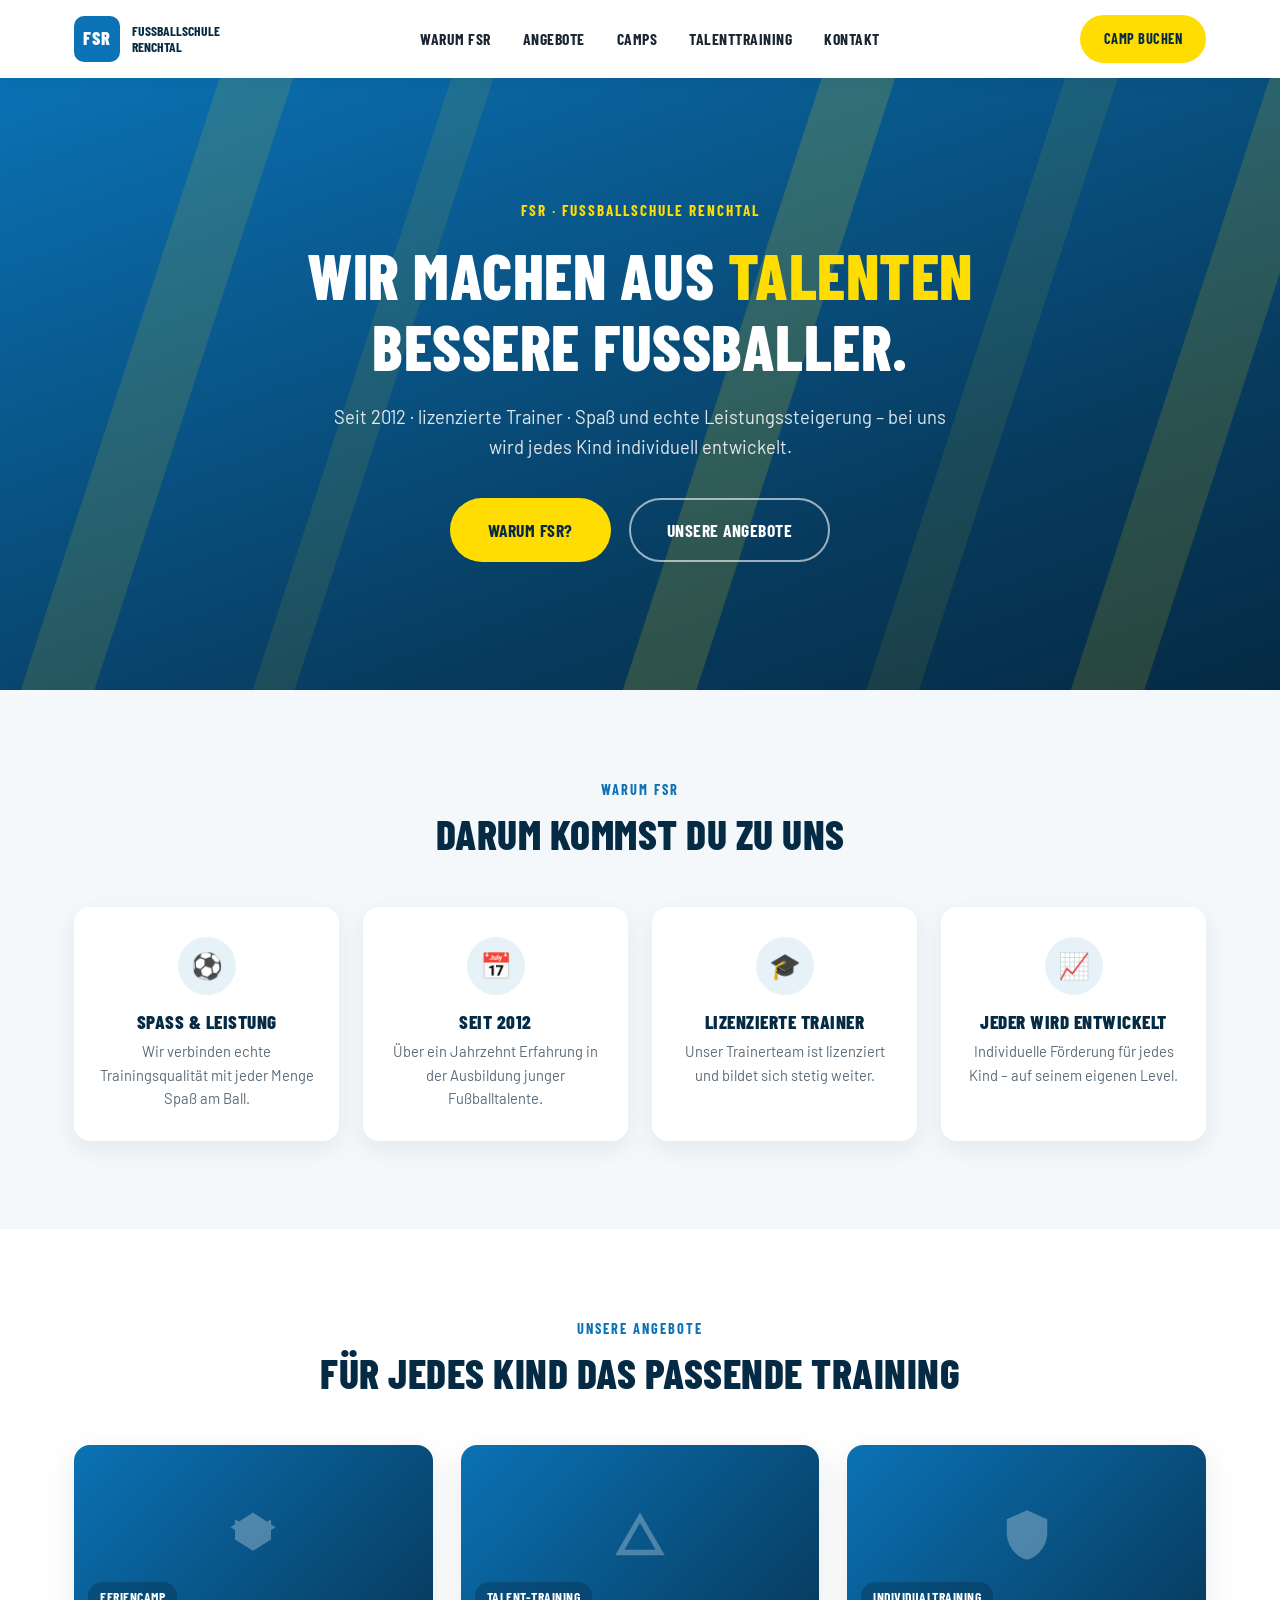
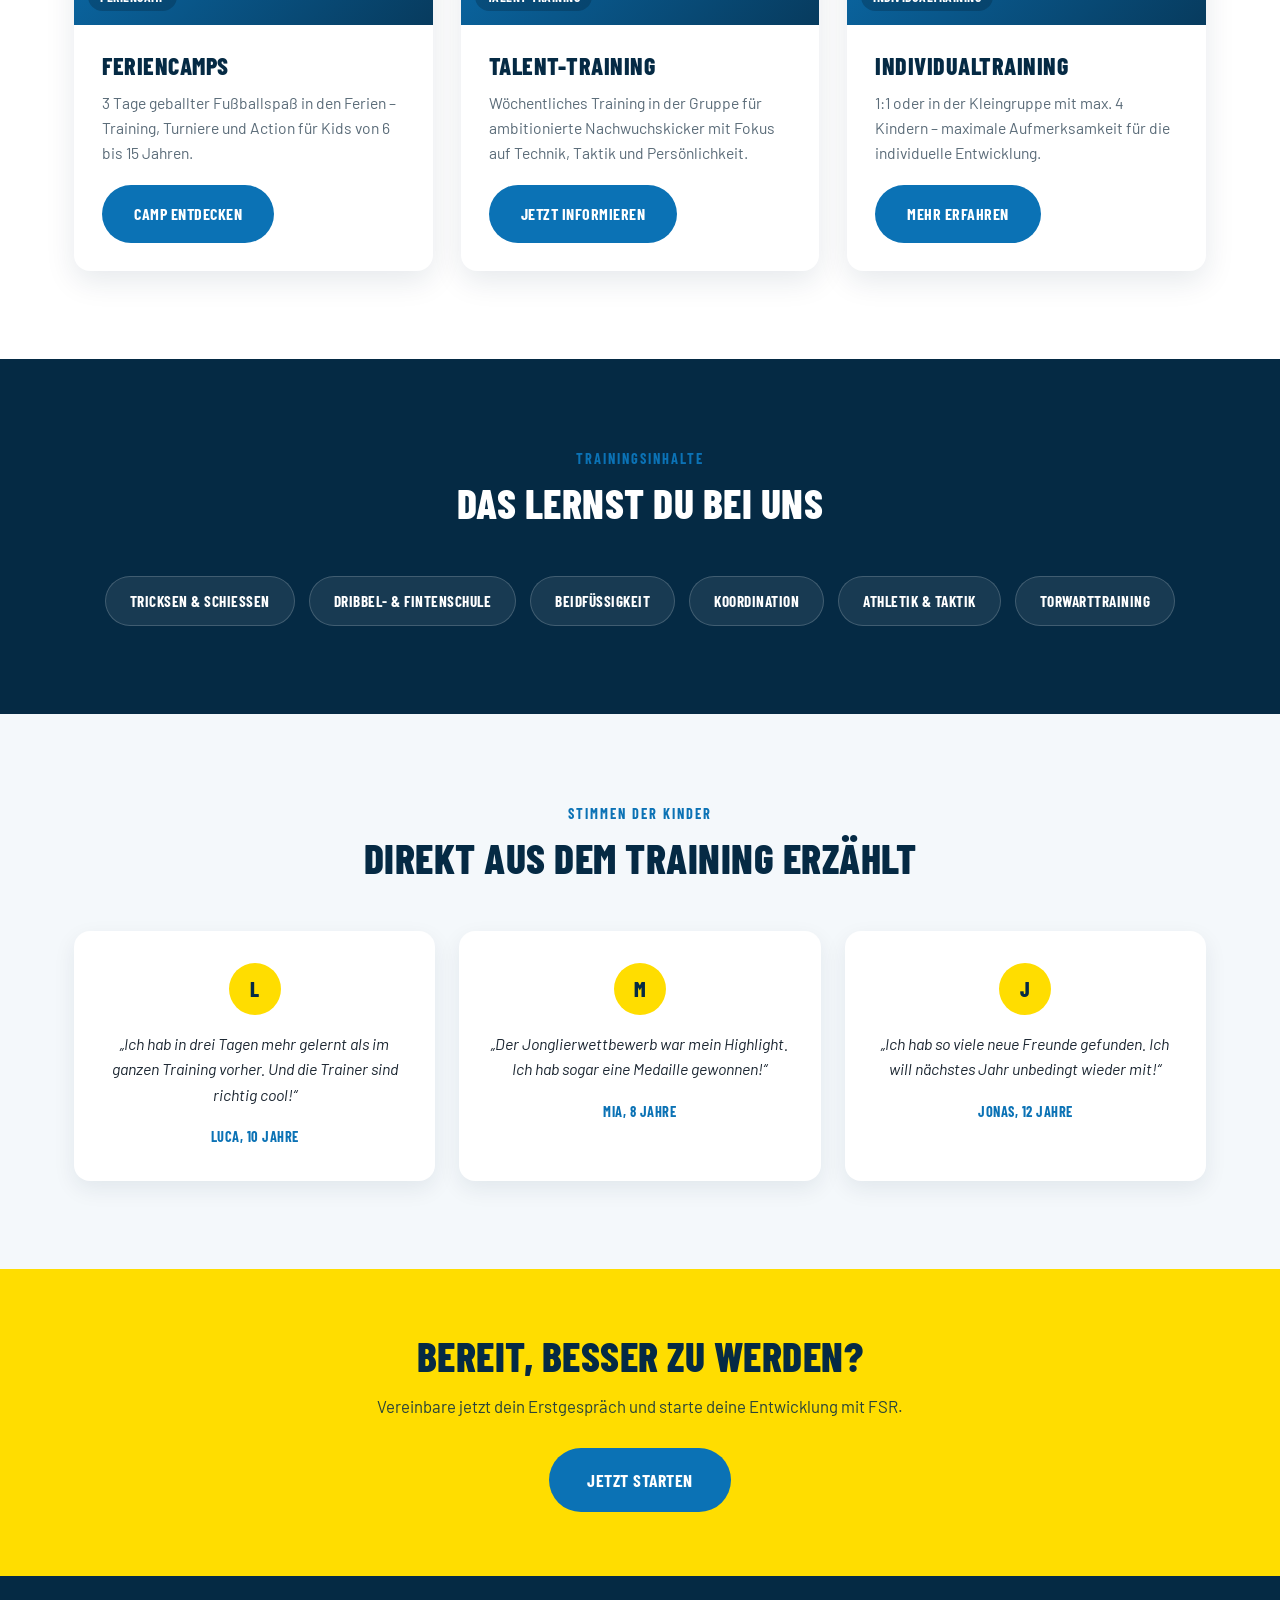
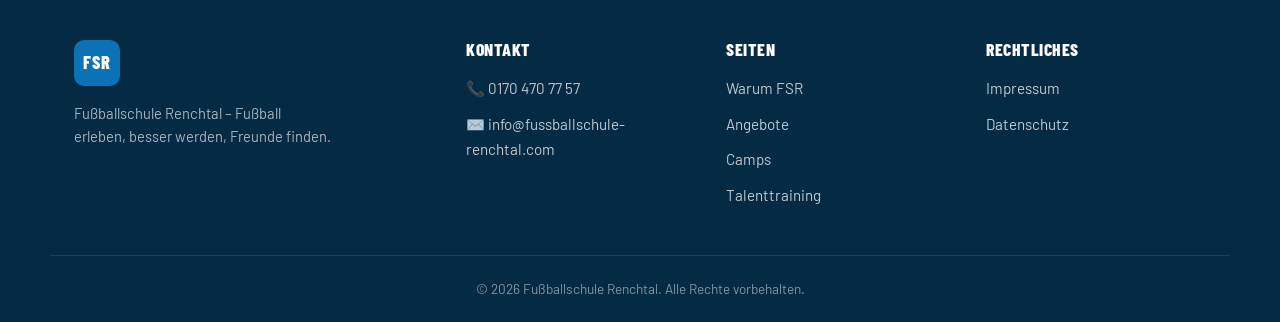
==== index.html @ c7c1d7e6 "Restructure page around FSR brand instead of camps New hero copy, "Warum FSR" section with 4 trust c" ====
<!DOCTYPE html>
<html lang="de">
<head>
<meta charset="UTF-8">
<meta name="viewport" content="width=device-width, initial-scale=1.0">
<title>Fußballschule Renchtal | Wir machen aus Talenten bessere Fußballer</title>
<meta name="description" content="FSR – Fußballschule Renchtal: Feriencamps, Talent-Training und Individualtraining mit lizenzierten Trainern. Seit 2012 entwickeln wir jedes Kind individuell.">
<link rel="preconnect" href="https://fonts.googleapis.com">
<link rel="preconnect" href="https://fonts.gstatic.com" crossorigin>
<link href="https://fonts.googleapis.com/css2?family=Barlow+Condensed:wght@700;800&family=Barlow:wght@400;500;600;700&display=swap" rel="stylesheet">
<link rel="stylesheet" href="css/styles.css">
</head>
<body>

<!-- ================= HEADER ================= -->
<header class="site-header" id="site-header">
  <div class="container header-inner">
    <a href="#top" class="logo" aria-label="FSR Fußballschule Renchtal - Startseite">
      <span class="logo-badge">FSR</span>
      <span class="logo-text">Fußballschule<br>Renchtal</span>
    </a>

    <nav class="main-nav" id="main-nav">
      <ul>
        <li><a href="#warum-fsr">Warum FSR</a></li>
        <li><a href="#angebote">Angebote</a></li>
        <li><a href="#camps">Camps</a></li>
        <li><a href="#talenttraining">Talenttraining</a></li>
        <li><a href="#kontakt">Kontakt</a></li>
      </ul>
    </nav>

    <div class="header-actions">
      <a href="#buchen" class="btn btn-yellow btn-small">Camp buchen</a>
      <button class="burger" id="burger" aria-label="Menü öffnen" aria-expanded="false" aria-controls="mobile-nav">
        <span></span><span></span><span></span>
      </button>
    </div>
  </div>

  <!-- Mobile nav -->
  <nav class="mobile-nav" id="mobile-nav">
    <ul>
      <li><a href="#warum-fsr">Warum FSR</a></li>
      <li><a href="#angebote">Angebote</a></li>
      <li><a href="#camps">Camps</a></li>
      <li><a href="#talenttraining">Talenttraining</a></li>
      <li><a href="#kontakt">Kontakt</a></li>
      <li><a href="#buchen" class="btn btn-yellow">Camp buchen</a></li>
    </ul>
  </nav>
</header>

<main id="top">

  <!-- ================= HERO ================= -->
  <section class="hero">
    <div class="hero-stripes" aria-hidden="true">
      <span></span><span></span><span></span><span></span><span></span>
    </div>
    <div class="container hero-inner">
      <p class="eyebrow reveal">FSR · Fußballschule Renchtal</p>
      <h1 class="hero-title reveal">Wir machen aus <span class="text-yellow">Talenten</span> bessere Fußballer.</h1>
      <p class="hero-subtitle reveal">Seit 2012 · lizenzierte Trainer · Spaß und echte Leistungssteigerung –
        bei uns wird jedes Kind individuell entwickelt.</p>
      <div class="hero-buttons reveal">
        <a href="#warum-fsr" class="btn btn-yellow btn-large">Warum FSR?</a>
        <a href="#angebote" class="btn btn-outline btn-large">Unsere Angebote</a>
      </div>
    </div>
  </section>

  <!-- ================= WARUM FSR ================= -->
  <section class="warum-fsr" id="warum-fsr">
    <div class="container">
      <p class="section-eyebrow reveal">Warum FSR</p>
      <h2 class="section-title reveal">Darum kommst du zu uns</h2>

      <div class="warum-grid">
        <div class="warum-card reveal">
          <div class="warum-icon">⚽</div>
          <h3>Spaß &amp; Leistung</h3>
          <p>Wir verbinden echte Trainingsqualität mit jeder Menge Spaß am Ball.</p>
        </div>
        <div class="warum-card reveal">
          <div class="warum-icon">📅</div>
          <h3>Seit 2012</h3>
          <p>Über ein Jahrzehnt Erfahrung in der Ausbildung junger Fußballtalente.</p>
        </div>
        <div class="warum-card reveal">
          <div class="warum-icon">🎓</div>
          <h3>Lizenzierte Trainer</h3>
          <p>Unser Trainerteam ist lizenziert und bildet sich stetig weiter.</p>
        </div>
        <div class="warum-card reveal">
          <div class="warum-icon">📈</div>
          <h3>Jeder wird entwickelt</h3>
          <p>Individuelle Förderung für jedes Kind – auf seinem eigenen Level.</p>
        </div>
      </div>
    </div>
  </section>

  <!-- ================= ANGEBOTE ================= -->
  <section class="angebote" id="angebote">
    <div class="container">
      <p class="section-eyebrow reveal">Unsere Angebote</p>
      <h2 class="section-title reveal">Für jedes Kind das passende Training</h2>

      <div class="card-grid">
        <article class="card reveal" id="camps">
          <div class="card-photo" data-label="Feriencamp">
            <svg viewBox="0 0 24 24"><path d="M12 2 2 8.5 12 15l10-6.5L12 2Zm0 8-8-5v9l8 5 8-5v-9l-8 5Z"/></svg>
          </div>
          <div class="card-body">
            <h3>Feriencamps</h3>
            <p>3 Tage geballter Fußballspaß in den Ferien – Training, Turniere und Action für Kids von 6 bis 15 Jahren.</p>
            <a href="#buchen" class="btn btn-blue">Camp entdecken</a>
          </div>
        </article>

        <article class="card reveal" id="talenttraining">
          <div class="card-photo" data-label="Talent-Training">
            <svg viewBox="0 0 24 24"><path d="M12 2 1 21h22L12 2Zm0 4.5 6.9 12H5.1L12 6.5Z"/></svg>
          </div>
          <div class="card-body">
            <h3>Talent-Training</h3>
            <p>Wöchentliches Training in der Gruppe für ambitionierte Nachwuchskicker mit Fokus auf Technik, Taktik und Persönlichkeit.</p>
            <a href="#kontakt" class="btn btn-blue">Jetzt informieren</a>
          </div>
        </article>

        <article class="card reveal">
          <div class="card-photo" data-label="Individualtraining">
            <svg viewBox="0 0 24 24"><path d="M12 1 3 5v6c0 5.55 3.84 10.74 9 12 5.16-1.26 9-6.45 9-12V5l-9-4Z"/></svg>
          </div>
          <div class="card-body">
            <h3>Individualtraining</h3>
            <p>1:1 oder in der Kleingruppe mit max. 4 Kindern – maximale Aufmerksamkeit für die individuelle Entwicklung.</p>
            <a href="#kontakt" class="btn btn-blue">Mehr erfahren</a>
          </div>
        </article>
      </div>
    </div>
  </section>

  <!-- ================= DAS LERNST DU ================= -->
  <section class="lernst-du">
    <div class="container">
      <p class="section-eyebrow reveal">Trainingsinhalte</p>
      <h2 class="section-title light reveal">Das lernst du bei uns</h2>
      <div class="chip-list">
        <span class="chip reveal">Tricksen &amp; Schießen</span>
        <span class="chip reveal">Dribbel- &amp; Fintenschule</span>
        <span class="chip reveal">Beidfüßigkeit</span>
        <span class="chip reveal">Koordination</span>
        <span class="chip reveal">Athletik &amp; Taktik</span>
        <span class="chip reveal">Torwarttraining</span>
      </div>
    </div>
  </section>

  <!-- ================= TESTIMONIALS ================= -->
  <section class="testimonials">
    <div class="container">
      <p class="section-eyebrow reveal">Stimmen der Kinder</p>
      <h2 class="section-title reveal">Direkt aus dem Training erzählt</h2>

      <div class="testimonial-grid">
        <blockquote class="testimonial reveal">
          <span class="avatar">L</span>
          <p>„Ich hab in drei Tagen mehr gelernt als im ganzen Training vorher. Und die Trainer sind richtig cool!“</p>
          <cite>Luca, 10 Jahre</cite>
        </blockquote>
        <blockquote class="testimonial reveal">
          <span class="avatar">M</span>
          <p>„Der Jonglierwettbewerb war mein Highlight. Ich hab sogar eine Medaille gewonnen!“</p>
          <cite>Mia, 8 Jahre</cite>
        </blockquote>
        <blockquote class="testimonial reveal">
          <span class="avatar">J</span>
          <p>„Ich hab so viele neue Freunde gefunden. Ich will nächstes Jahr unbedingt wieder mit!“</p>
          <cite>Jonas, 12 Jahre</cite>
        </blockquote>
      </div>
    </div>
  </section>

  <!-- ================= CTA BAND ================= -->
  <section class="cta-band" id="buchen">
    <div class="container cta-inner reveal">
      <h2>Bereit, besser zu werden?</h2>
      <p>Vereinbare jetzt dein Erstgespräch und starte deine Entwicklung mit FSR.</p>
      <a href="#kontakt" class="btn btn-blue btn-large">Jetzt starten</a>
    </div>
  </section>

</main>

<!-- ================= FOOTER ================= -->
<footer class="site-footer" id="kontakt">
  <div class="container footer-grid">
    <div class="footer-brand">
      <span class="logo-badge">FSR</span>
      <p>Fußballschule Renchtal – Fußball erleben, besser werden, Freunde finden.</p>
    </div>

    <div class="footer-col">
      <h3>Kontakt</h3>
      <ul>
        <li><a href="tel:+491704707757">📞 0170&nbsp;470&nbsp;77&nbsp;57</a></li>
        <li><a href="mailto:info@fussballschule-renchtal.com">✉️ info@fussballschule-renchtal.com</a></li>
      </ul>
    </div>

    <div class="footer-col">
      <h3>Seiten</h3>
      <ul>
        <li><a href="#warum-fsr">Warum FSR</a></li>
        <li><a href="#angebote">Angebote</a></li>
        <li><a href="#camps">Camps</a></li>
        <li><a href="#talenttraining">Talenttraining</a></li>
      </ul>
    </div>

    <div class="footer-col">
      <h3>Rechtliches</h3>
      <ul>
        <li><a href="#">Impressum</a></li>
        <li><a href="#">Datenschutz</a></li>
      </ul>
    </div>
  </div>
  <div class="footer-bottom">
    <p>&copy; 2026 Fußballschule Renchtal. Alle Rechte vorbehalten.</p>
  </div>
</footer>

<script src="js/main.js"></script>
</body>
</html>
---- css/styles.css ----
/* ============ VARIABLES ============ */
:root {
  --blue: #0B72B5;
  --blue-dark: #073B5E;
  --blue-darker: #052A44;
  --yellow: #FFDD00;
  --white: #FFFFFF;
  --text: #1A2530;
  --text-gray: #5A6B78;
  --radius: 16px;
  --radius-sm: 10px;
  --container-width: 1180px;
  --font-heading: "Barlow Condensed", sans-serif;
  --font-body: "Barlow", sans-serif;
}

/* ============ RESET ============ */
* { box-sizing: border-box; margin: 0; padding: 0; }

html { scroll-behavior: smooth; }

body {
  font-family: var(--font-body);
  color: var(--text);
  background: var(--white);
  line-height: 1.6;
  overflow-x: hidden;
}

img, svg { display: block; max-width: 100%; }

a { text-decoration: none; color: inherit; }

ul { list-style: none; }

h1, h2, h3, h4 {
  font-family: var(--font-heading);
  font-weight: 800;
  text-transform: uppercase;
  letter-spacing: 0.5px;
  line-height: 1.1;
}

.container {
  width: 100%;
  max-width: var(--container-width);
  margin: 0 auto;
  padding: 0 24px;
}

section { padding: 88px 0; }

.text-yellow { color: var(--yellow); }

/* ============ BUTTONS ============ */
.btn {
  display: inline-flex;
  align-items: center;
  justify-content: center;
  gap: 8px;
  font-family: var(--font-heading);
  font-weight: 700;
  text-transform: uppercase;
  letter-spacing: 0.5px;
  border-radius: 999px;
  padding: 14px 30px;
  border: 2px solid transparent;
  cursor: pointer;
  transition: transform 0.2s ease, box-shadow 0.2s ease, background 0.2s ease, color 0.2s ease;
  font-size: 1rem;
  white-space: nowrap;
}

.btn:hover { transform: translateY(-2px); }

.btn-yellow {
  background: var(--yellow);
  color: var(--blue-darker);
}
.btn-yellow:hover { box-shadow: 0 8px 20px rgba(255, 221, 0, 0.4); }

.btn-blue {
  background: var(--blue);
  color: var(--white);
}
.btn-blue:hover { box-shadow: 0 8px 20px rgba(11, 114, 181, 0.35); }

.btn-outline {
  background: transparent;
  color: var(--white);
  border-color: rgba(255, 255, 255, 0.6);
}
.btn-outline:hover { background: rgba(255, 255, 255, 0.12); }

.btn-large { padding: 16px 36px; font-size: 1.1rem; }
.btn-small { padding: 10px 22px; font-size: 0.9rem; }

/* ============ REVEAL ANIMATIONS ============ */
.reveal {
  opacity: 0;
  transform: translateY(28px);
  transition: opacity 0.7s ease, transform 0.7s ease;
}
.reveal.in-view {
  opacity: 1;
  transform: translateY(0);
}

/* ============ HEADER ============ */
.site-header {
  position: sticky;
  top: 0;
  z-index: 1000;
  background: var(--white);
  box-shadow: 0 2px 14px rgba(5, 42, 68, 0.08);
}

.header-inner {
  display: flex;
  align-items: center;
  justify-content: space-between;
  height: 78px;
}

.logo {
  display: flex;
  align-items: center;
  gap: 12px;
}

.logo-badge {
  display: flex;
  align-items: center;
  justify-content: center;
  width: 46px;
  height: 46px;
  border-radius: var(--radius-sm);
  background: var(--blue);
  color: var(--white);
  font-family: var(--font-heading);
  font-weight: 800;
  font-size: 1.15rem;
  letter-spacing: 1px;
}

.logo-text {
  font-family: var(--font-heading);
  font-weight: 700;
  text-transform: uppercase;
  font-size: 0.85rem;
  line-height: 1.15;
  color: var(--blue-darker);
}

.main-nav ul {
  display: flex;
  gap: 32px;
}

.main-nav a {
  font-family: var(--font-heading);
  font-weight: 700;
  text-transform: uppercase;
  letter-spacing: 0.5px;
  font-size: 0.98rem;
  color: var(--text);
  transition: color 0.2s ease;
  position: relative;
}

.main-nav a:hover { color: var(--blue); }

.header-actions {
  display: flex;
  align-items: center;
  gap: 18px;
}

/* Burger */
.burger {
  display: none;
  flex-direction: column;
  justify-content: space-between;
  width: 28px;
  height: 20px;
  background: transparent;
  border: none;
  cursor: pointer;
  padding: 0;
}
.burger span {
  display: block;
  height: 3px;
  width: 100%;
  background: var(--blue-darker);
  border-radius: 2px;
  transition: transform 0.25s ease, opacity 0.25s ease;
}
.burger.open span:nth-child(1) { transform: translateY(8.5px) rotate(45deg); }
.burger.open span:nth-child(2) { opacity: 0; }
.burger.open span:nth-child(3) { transform: translateY(-8.5px) rotate(-45deg); }

.mobile-nav {
  display: none;
  max-height: 0;
  overflow: hidden;
  background: var(--white);
  transition: max-height 0.3s ease;
  border-top: 1px solid rgba(5, 42, 68, 0.08);
}
.mobile-nav.open { max-height: 420px; }
.mobile-nav ul {
  display: flex;
  flex-direction: column;
  padding: 12px 24px 24px;
  gap: 4px;
}
.mobile-nav a {
  display: block;
  padding: 12px 4px;
  font-family: var(--font-heading);
  font-weight: 700;
  text-transform: uppercase;
  font-size: 1.05rem;
  color: var(--text);
}
.mobile-nav li:last-child { margin-top: 10px; }
.mobile-nav .btn { width: 100%; text-align: center; }

/* ============ HERO ============ */
.hero {
  position: relative;
  background: linear-gradient(160deg, var(--blue) 0%, var(--blue-dark) 70%, var(--blue-darker) 100%);
  overflow: hidden;
  padding: 120px 0 100px;
}

.hero-stripes {
  position: absolute;
  inset: 0;
  z-index: 0;
  pointer-events: none;
}
.hero-stripes span {
  position: absolute;
  top: -20%;
  width: 70px;
  height: 160%;
  background: var(--yellow);
  opacity: 0.12;
  transform: rotate(18deg);
}
.hero-stripes span:nth-child(1) { left: 8%; }
.hero-stripes span:nth-child(2) { left: 26%; opacity: 0.09; width: 40px; }
.hero-stripes span:nth-child(3) { left: 55%; opacity: 0.16; }
.hero-stripes span:nth-child(4) { left: 74%; opacity: 0.08; width: 50px; }
.hero-stripes span:nth-child(5) { left: 90%; opacity: 0.14; }

.hero-inner {
  position: relative;
  z-index: 1;
  text-align: center;
  max-width: 820px;
}

.eyebrow {
  font-family: var(--font-heading);
  font-weight: 700;
  text-transform: uppercase;
  letter-spacing: 2px;
  color: var(--yellow);
  font-size: 0.95rem;
  margin-bottom: 18px;
}

.hero-title {
  color: var(--white);
  font-size: clamp(2.4rem, 5.5vw, 4rem);
  margin-bottom: 22px;
}

.hero-subtitle {
  color: rgba(255, 255, 255, 0.88);
  font-size: 1.15rem;
  max-width: 620px;
  margin: 0 auto 36px;
}

.hero-buttons {
  display: flex;
  justify-content: center;
  gap: 18px;
  flex-wrap: wrap;
  margin-bottom: 28px;
}

/* ============ SECTION HEADINGS ============ */
.section-eyebrow {
  font-family: var(--font-heading);
  font-weight: 700;
  text-transform: uppercase;
  letter-spacing: 2px;
  color: var(--blue);
  font-size: 0.9rem;
  text-align: center;
  margin-bottom: 10px;
}

.section-title {
  text-align: center;
  font-size: clamp(1.8rem, 3.6vw, 2.6rem);
  color: var(--blue-darker);
  margin-bottom: 50px;
}
.section-title.light { color: var(--white); }

/* ============ WARUM FSR ============ */
.warum-fsr { background: #F4F8FB; }

.warum-grid {
  display: grid;
  grid-template-columns: repeat(4, 1fr);
  gap: 24px;
}

.warum-card {
  background: var(--white);
  border-radius: var(--radius);
  padding: 30px 24px;
  text-align: center;
  box-shadow: 0 8px 22px rgba(5, 42, 68, 0.08);
  transition: transform 0.25s ease, box-shadow 0.25s ease;
}
.warum-card:hover {
  transform: translateY(-4px);
  box-shadow: 0 14px 30px rgba(5, 42, 68, 0.13);
}

.warum-icon {
  display: inline-flex;
  align-items: center;
  justify-content: center;
  width: 58px;
  height: 58px;
  border-radius: 50%;
  background: rgba(11, 114, 181, 0.1);
  font-size: 1.6rem;
  margin-bottom: 16px;
}

.warum-card h3 {
  font-size: 1.2rem;
  color: var(--blue-darker);
  margin-bottom: 8px;
}

.warum-card p {
  color: var(--text-gray);
  font-size: 0.92rem;
}

/* ============ ANGEBOTE ============ */
.card-grid {
  display: grid;
  grid-template-columns: repeat(3, 1fr);
  gap: 28px;
}

.card {
  background: var(--white);
  border-radius: var(--radius);
  overflow: hidden;
  box-shadow: 0 10px 30px rgba(5, 42, 68, 0.1);
  transition: transform 0.25s ease, box-shadow 0.25s ease;
}
.card:hover {
  transform: translateY(-6px);
  box-shadow: 0 18px 40px rgba(5, 42, 68, 0.16);
}

.card-photo {
  position: relative;
  height: 180px;
  background: linear-gradient(135deg, var(--blue) 0%, var(--blue-dark) 100%);
  display: flex;
  align-items: center;
  justify-content: center;
}
.card-photo svg {
  width: 54px;
  height: 54px;
  fill: rgba(255, 255, 255, 0.28);
}
.card-photo::after {
  content: attr(data-label);
  position: absolute;
  bottom: 14px;
  left: 14px;
  font-family: var(--font-heading);
  font-weight: 700;
  text-transform: uppercase;
  letter-spacing: 0.5px;
  color: var(--white);
  font-size: 0.85rem;
  background: rgba(5, 42, 68, 0.35);
  padding: 4px 12px;
  border-radius: 999px;
}

.card-body { padding: 28px; }

.card-body h3 {
  color: var(--blue-darker);
  font-size: 1.5rem;
  margin-bottom: 10px;
}

.card-body p {
  color: var(--text-gray);
  font-size: 0.98rem;
  margin-bottom: 20px;
}

/* ============ DAS LERNST DU ============ */
.lernst-du {
  background: var(--blue-darker);
}

.chip-list {
  display: flex;
  flex-wrap: wrap;
  justify-content: center;
  gap: 14px;
}

.chip {
  background: rgba(255, 255, 255, 0.08);
  border: 1px solid rgba(255, 255, 255, 0.18);
  color: var(--white);
  font-family: var(--font-heading);
  font-weight: 700;
  text-transform: uppercase;
  letter-spacing: 0.5px;
  padding: 12px 24px;
  border-radius: 999px;
  font-size: 0.95rem;
  transition: background 0.2s ease, border-color 0.2s ease;
}
.chip:hover {
  background: var(--yellow);
  color: var(--blue-darker);
  border-color: var(--yellow);
}

/* ============ TESTIMONIALS ============ */
.testimonials { background: #F4F8FB; }

.testimonial-grid {
  display: grid;
  grid-template-columns: repeat(3, 1fr);
  gap: 24px;
}

.testimonial {
  background: var(--white);
  border-radius: var(--radius);
  padding: 32px 26px;
  box-shadow: 0 8px 22px rgba(5, 42, 68, 0.08);
  text-align: center;
}

.avatar {
  display: inline-flex;
  align-items: center;
  justify-content: center;
  width: 52px;
  height: 52px;
  border-radius: 50%;
  background: var(--yellow);
  color: var(--blue-darker);
  font-family: var(--font-heading);
  font-weight: 800;
  font-size: 1.3rem;
  margin-bottom: 16px;
}

.testimonial p {
  color: var(--text);
  font-size: 1rem;
  font-style: italic;
  margin-bottom: 16px;
}

.testimonial cite {
  font-family: var(--font-heading);
  font-weight: 700;
  text-transform: uppercase;
  color: var(--blue);
  font-style: normal;
  font-size: 0.9rem;
  letter-spacing: 0.5px;
}

/* ============ CTA BAND ============ */
.cta-band {
  background: var(--yellow);
  padding: 64px 0;
}

.cta-inner {
  text-align: center;
  max-width: 620px;
  margin: 0 auto;
}

.cta-inner h2 {
  color: var(--blue-darker);
  font-size: clamp(1.8rem, 4vw, 2.6rem);
  margin-bottom: 14px;
}

.cta-inner p {
  color: var(--blue-darker);
  opacity: 0.85;
  margin-bottom: 28px;
  font-size: 1.05rem;
}

/* ============ FOOTER ============ */
.site-footer {
  background: var(--blue-darker);
  color: rgba(255, 255, 255, 0.85);
  padding: 64px 0 0;
}

.footer-grid {
  display: grid;
  grid-template-columns: 1.6fr 1fr 1fr 1fr;
  gap: 40px;
  padding-bottom: 48px;
  border-bottom: 1px solid rgba(255, 255, 255, 0.1);
}

.footer-brand p {
  margin-top: 16px;
  font-size: 0.92rem;
  color: rgba(255, 255, 255, 0.65);
  max-width: 260px;
}

.footer-col h3 {
  font-size: 1.1rem;
  color: var(--white);
  margin-bottom: 16px;
}

.footer-col ul {
  display: flex;
  flex-direction: column;
  gap: 10px;
}

.footer-col a {
  font-size: 0.95rem;
  color: rgba(255, 255, 255, 0.75);
  transition: color 0.2s ease;
}
.footer-col a:hover { color: var(--yellow); }

.footer-bottom {
  text-align: center;
  padding: 22px 0;
  font-size: 0.85rem;
  color: rgba(255, 255, 255, 0.5);
}

/* ============ RESPONSIVE ============ */
@media (max-width: 900px) {
  .card-grid,
  .warum-grid,
  .testimonial-grid {
    grid-template-columns: repeat(2, 1fr);
  }
  .footer-grid {
    grid-template-columns: repeat(2, 1fr);
  }
}

@media (max-width: 768px) {
  section { padding: 64px 0; }

  .main-nav { display: none; }
  .header-actions .btn-small { display: none; }
  .burger { display: flex; }
  .mobile-nav { display: block; }

  .hero { padding: 90px 0 76px; }
  .hero-buttons { flex-direction: column; align-items: center; }
  .hero-buttons .btn { width: 100%; max-width: 320px; }
}

@media (max-width: 560px) {
  .card-grid,
  .warum-grid,
  .testimonial-grid,
  .footer-grid {
    grid-template-columns: 1fr;
  }
  .logo-text { display: none; }
}
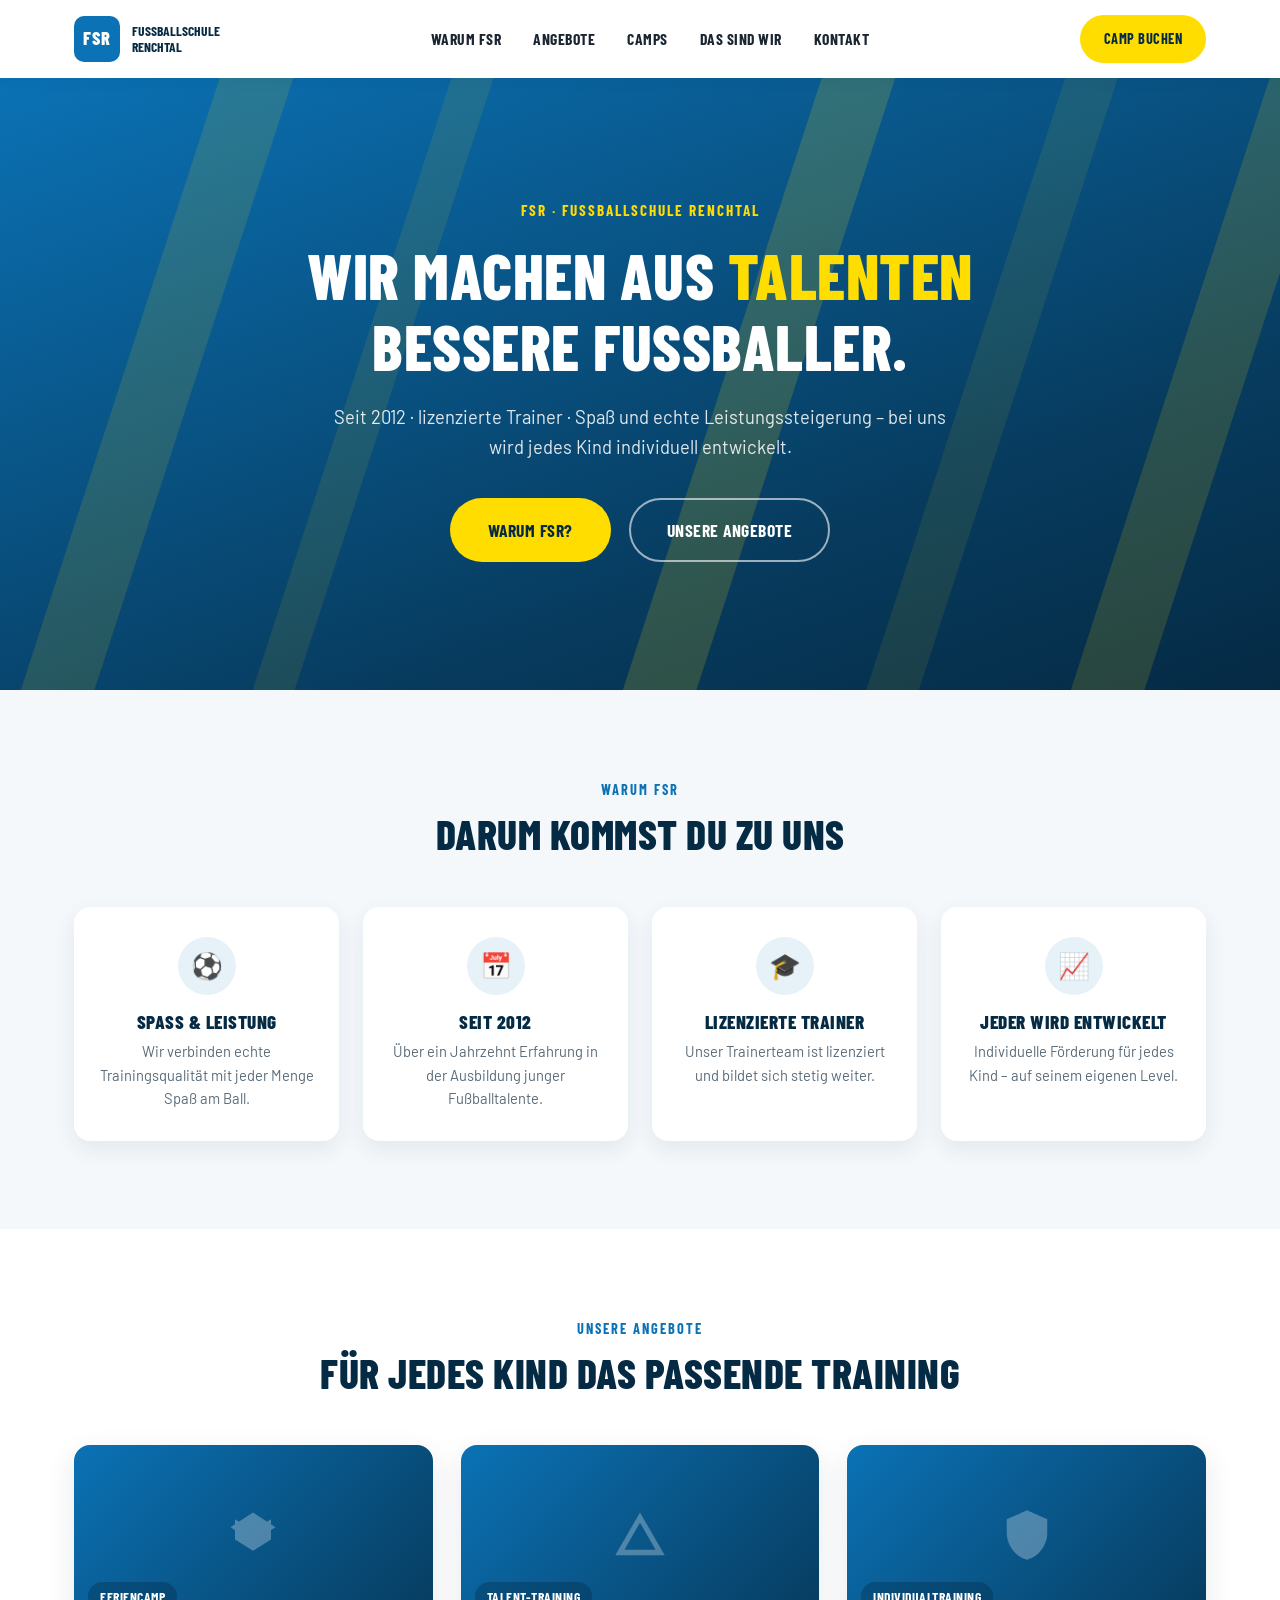
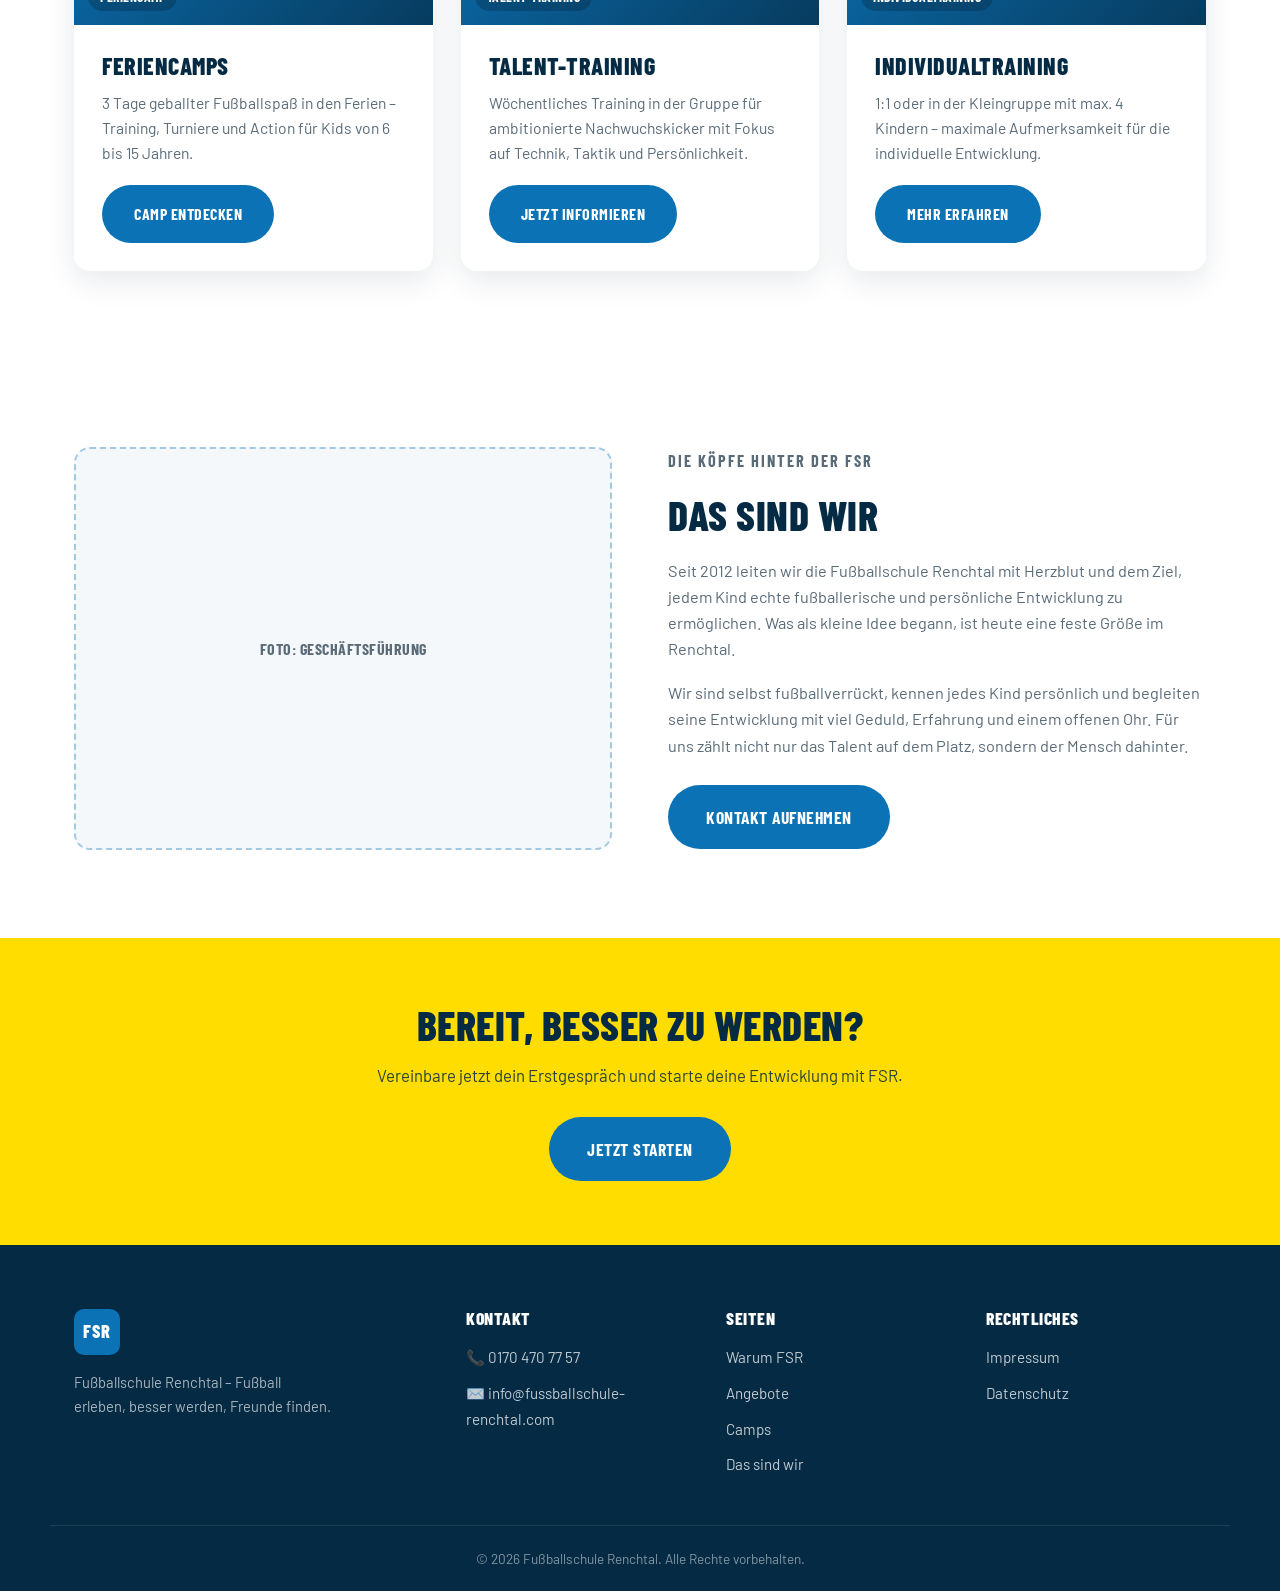
==== commit 3f580abc: "Replace training chips and testimonials with "Das sind wir" section Remove the "Das lernst du bei un" ====
--- a/index.html
+++ b/index.html
@@ -25,7 +25,7 @@
         <li><a href="#warum-fsr">Warum FSR</a></li>
         <li><a href="#angebote">Angebote</a></li>
         <li><a href="#camps">Camps</a></li>
-        <li><a href="#talenttraining">Talenttraining</a></li>
+        <li><a href="#das-sind-wir">Das sind wir</a></li>
         <li><a href="#kontakt">Kontakt</a></li>
       </ul>
     </nav>
@@ -44,7 +44,7 @@
       <li><a href="#warum-fsr">Warum FSR</a></li>
       <li><a href="#angebote">Angebote</a></li>
       <li><a href="#camps">Camps</a></li>
-      <li><a href="#talenttraining">Talenttraining</a></li>
+      <li><a href="#das-sind-wir">Das sind wir</a></li>
       <li><a href="#kontakt">Kontakt</a></li>
       <li><a href="#buchen" class="btn btn-yellow">Camp buchen</a></li>
     </ul>
@@ -144,44 +144,22 @@
     </div>
   </section>
 
-  <!-- ================= DAS LERNST DU ================= -->
-  <section class="lernst-du">
-    <div class="container">
-      <p class="section-eyebrow reveal">Trainingsinhalte</p>
-      <h2 class="section-title light reveal">Das lernst du bei uns</h2>
-      <div class="chip-list">
-        <span class="chip reveal">Tricksen &amp; Schießen</span>
-        <span class="chip reveal">Dribbel- &amp; Fintenschule</span>
-        <span class="chip reveal">Beidfüßigkeit</span>
-        <span class="chip reveal">Koordination</span>
-        <span class="chip reveal">Athletik &amp; Taktik</span>
-        <span class="chip reveal">Torwarttraining</span>
-      </div>
-    </div>
-  </section>
-
-  <!-- ================= TESTIMONIALS ================= -->
-  <section class="testimonials">
-    <div class="container">
-      <p class="section-eyebrow reveal">Stimmen der Kinder</p>
-      <h2 class="section-title reveal">Direkt aus dem Training erzählt</h2>
-
-      <div class="testimonial-grid">
-        <blockquote class="testimonial reveal">
-          <span class="avatar">L</span>
-          <p>„Ich hab in drei Tagen mehr gelernt als im ganzen Training vorher. Und die Trainer sind richtig cool!“</p>
-          <cite>Luca, 10 Jahre</cite>
-        </blockquote>
-        <blockquote class="testimonial reveal">
-          <span class="avatar">M</span>
-          <p>„Der Jonglierwettbewerb war mein Highlight. Ich hab sogar eine Medaille gewonnen!“</p>
-          <cite>Mia, 8 Jahre</cite>
-        </blockquote>
-        <blockquote class="testimonial reveal">
-          <span class="avatar">J</span>
-          <p>„Ich hab so viele neue Freunde gefunden. Ich will nächstes Jahr unbedingt wieder mit!“</p>
-          <cite>Jonas, 12 Jahre</cite>
-        </blockquote>
+  <!-- ================= DAS SIND WIR ================= -->
+  <section class="das-sind-wir" id="das-sind-wir">
+    <div class="container dsw-grid">
+      <div class="dsw-photo reveal">
+        <span>Foto: Geschäftsführung</span>
+      </div>
+      <div class="dsw-content reveal">
+        <p class="section-eyebrow dsw-eyebrow">Die Köpfe hinter der FSR</p>
+        <h2 class="dsw-title">Das sind wir</h2>
+        <p>Seit 2012 leiten wir die Fußballschule Renchtal mit Herzblut und dem Ziel, jedem Kind echte
+          fußballerische und persönliche Entwicklung zu ermöglichen. Was als kleine Idee begann, ist heute
+          eine feste Größe im Renchtal.</p>
+        <p>Wir sind selbst fußballverrückt, kennen jedes Kind persönlich und begleiten seine Entwicklung mit
+          viel Geduld, Erfahrung und einem offenen Ohr. Für uns zählt nicht nur das Talent auf dem Platz,
+          sondern der Mensch dahinter.</p>
+        <a href="#kontakt" class="btn btn-blue btn-large">Kontakt aufnehmen</a>
       </div>
     </div>
   </section>
@@ -219,7 +197,7 @@
         <li><a href="#warum-fsr">Warum FSR</a></li>
         <li><a href="#angebote">Angebote</a></li>
         <li><a href="#camps">Camps</a></li>
-        <li><a href="#talenttraining">Talenttraining</a></li>
+        <li><a href="#das-sind-wir">Das sind wir</a></li>
       </ul>
     </div>
 
--- a/css/styles.css
+++ b/css/styles.css
@@ -421,85 +421,50 @@
   margin-bottom: 20px;
 }
 
-/* ============ DAS LERNST DU ============ */
-.lernst-du {
-  background: var(--blue-darker);
-}
-
-.chip-list {
-  display: flex;
-  flex-wrap: wrap;
+/* ============ DAS SIND WIR ============ */
+.dsw-grid {
+  display: grid;
+  grid-template-columns: 1fr 1fr;
+  gap: 56px;
+  align-items: center;
+}
+
+.dsw-photo {
+  aspect-ratio: 4 / 3;
+  border: 2px dashed rgba(11, 114, 181, 0.35);
+  border-radius: var(--radius);
+  background: #F4F8FB;
+  display: flex;
+  align-items: center;
   justify-content: center;
-  gap: 14px;
-}
-
-.chip {
-  background: rgba(255, 255, 255, 0.08);
-  border: 1px solid rgba(255, 255, 255, 0.18);
-  color: var(--white);
+  text-align: center;
+  padding: 24px;
+}
+
+.dsw-photo span {
   font-family: var(--font-heading);
   font-weight: 700;
   text-transform: uppercase;
   letter-spacing: 0.5px;
-  padding: 12px 24px;
-  border-radius: 999px;
-  font-size: 0.95rem;
-  transition: background 0.2s ease, border-color 0.2s ease;
-}
-.chip:hover {
-  background: var(--yellow);
-  color: var(--blue-darker);
-  border-color: var(--yellow);
-}
-
-/* ============ TESTIMONIALS ============ */
-.testimonials { background: #F4F8FB; }
-
-.testimonial-grid {
-  display: grid;
-  grid-template-columns: repeat(3, 1fr);
-  gap: 24px;
-}
-
-.testimonial {
-  background: var(--white);
-  border-radius: var(--radius);
-  padding: 32px 26px;
-  box-shadow: 0 8px 22px rgba(5, 42, 68, 0.08);
-  text-align: center;
-}
-
-.avatar {
-  display: inline-flex;
-  align-items: center;
-  justify-content: center;
-  width: 52px;
-  height: 52px;
-  border-radius: 50%;
-  background: var(--yellow);
-  color: var(--blue-darker);
-  font-family: var(--font-heading);
-  font-weight: 800;
-  font-size: 1.3rem;
-  margin-bottom: 16px;
-}
-
-.testimonial p {
-  color: var(--text);
+  color: var(--text-gray);
   font-size: 1rem;
-  font-style: italic;
-  margin-bottom: 16px;
-}
-
-.testimonial cite {
-  font-family: var(--font-heading);
-  font-weight: 700;
-  text-transform: uppercase;
-  color: var(--blue);
-  font-style: normal;
-  font-size: 0.9rem;
-  letter-spacing: 0.5px;
-}
+}
+
+.dsw-eyebrow { text-align: left; margin-bottom: 8px; }
+
+.dsw-title {
+  font-size: clamp(1.8rem, 3.6vw, 2.6rem);
+  color: var(--blue-darker);
+  margin-bottom: 20px;
+}
+
+.dsw-content p {
+  color: var(--text-gray);
+  font-size: 1.02rem;
+  margin-bottom: 18px;
+}
+
+.dsw-content .btn { margin-top: 8px; }
 
 /* ============ CTA BAND ============ */
 .cta-band {
@@ -577,13 +542,19 @@
 /* ============ RESPONSIVE ============ */
 @media (max-width: 900px) {
   .card-grid,
-  .warum-grid,
-  .testimonial-grid {
+  .warum-grid {
     grid-template-columns: repeat(2, 1fr);
   }
   .footer-grid {
     grid-template-columns: repeat(2, 1fr);
   }
+  .dsw-grid {
+    grid-template-columns: 1fr;
+    gap: 32px;
+  }
+  .dsw-eyebrow, .dsw-title, .dsw-content p { text-align: center; }
+  .dsw-content { text-align: center; }
+  .dsw-content .btn { margin-left: auto; margin-right: auto; }
 }
 
 @media (max-width: 768px) {
@@ -602,7 +573,6 @@
 @media (max-width: 560px) {
   .card-grid,
   .warum-grid,
-  .testimonial-grid,
   .footer-grid {
     grid-template-columns: 1fr;
   }
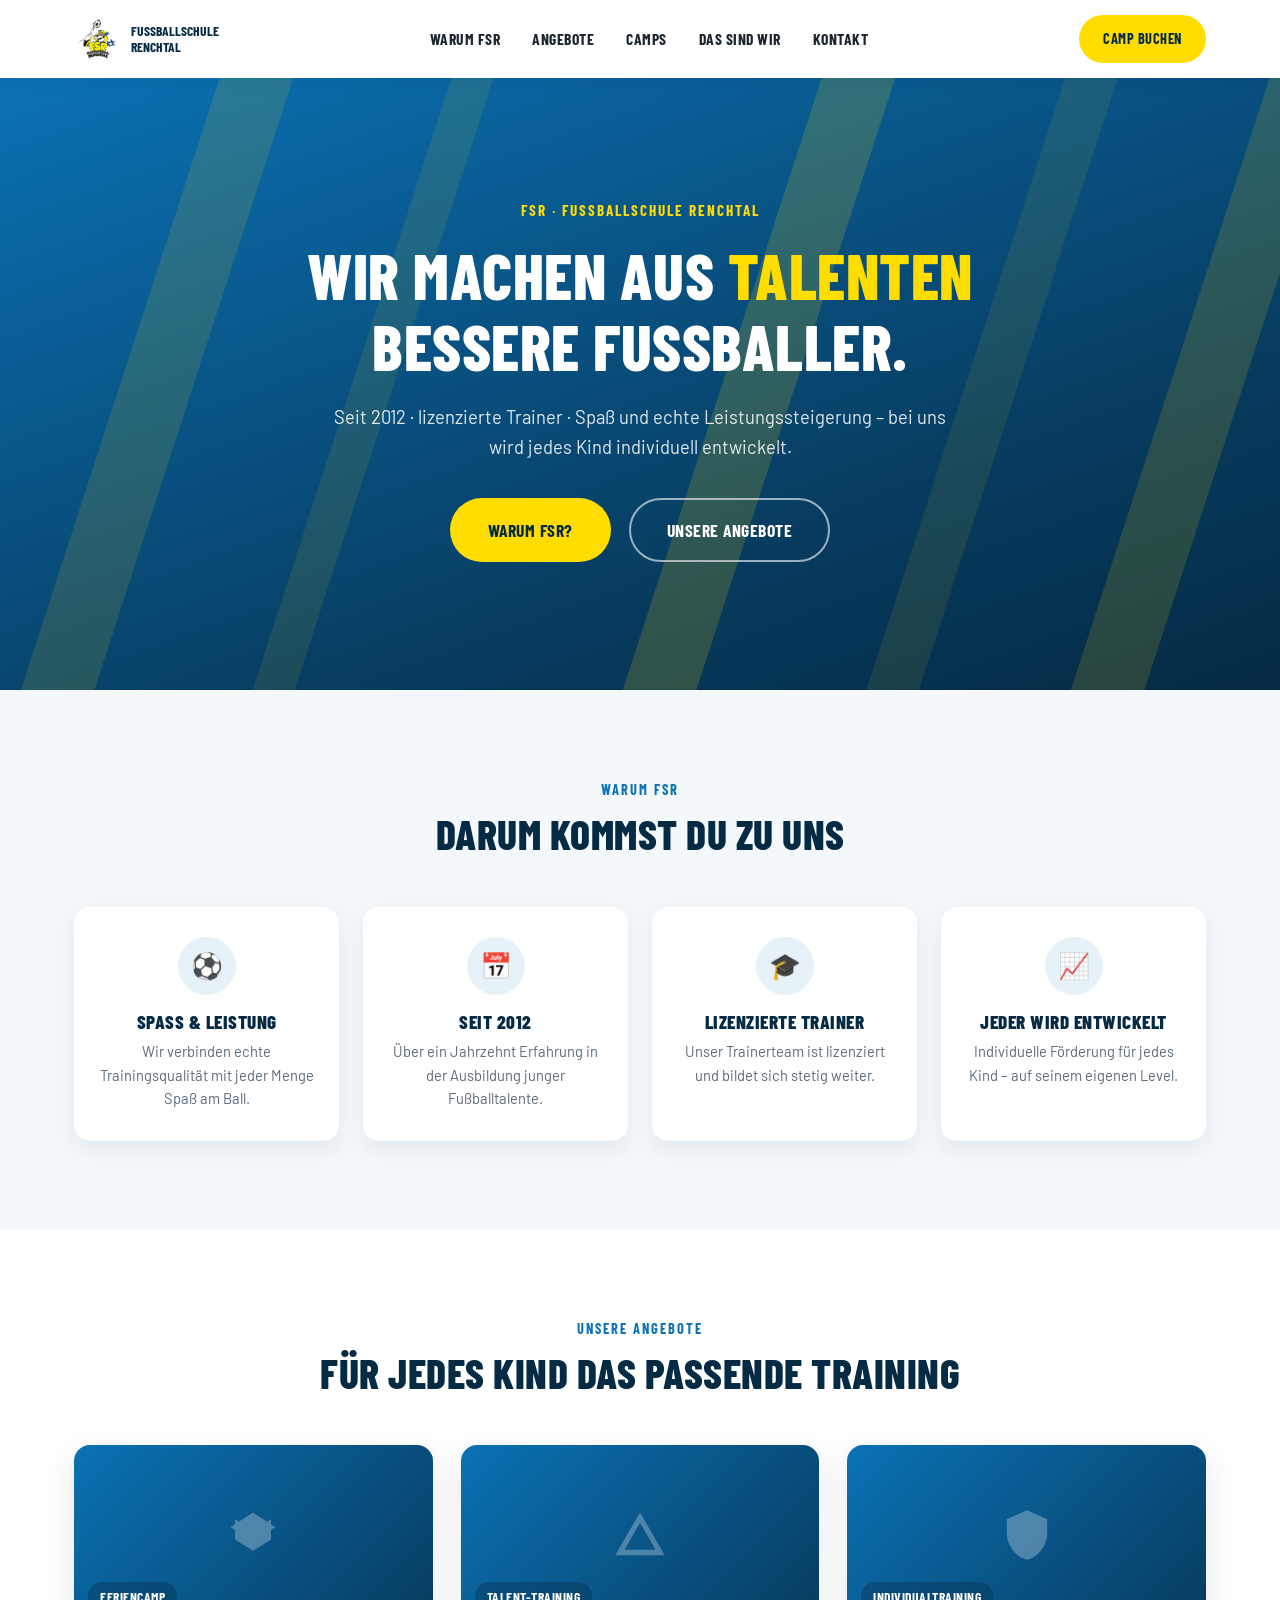
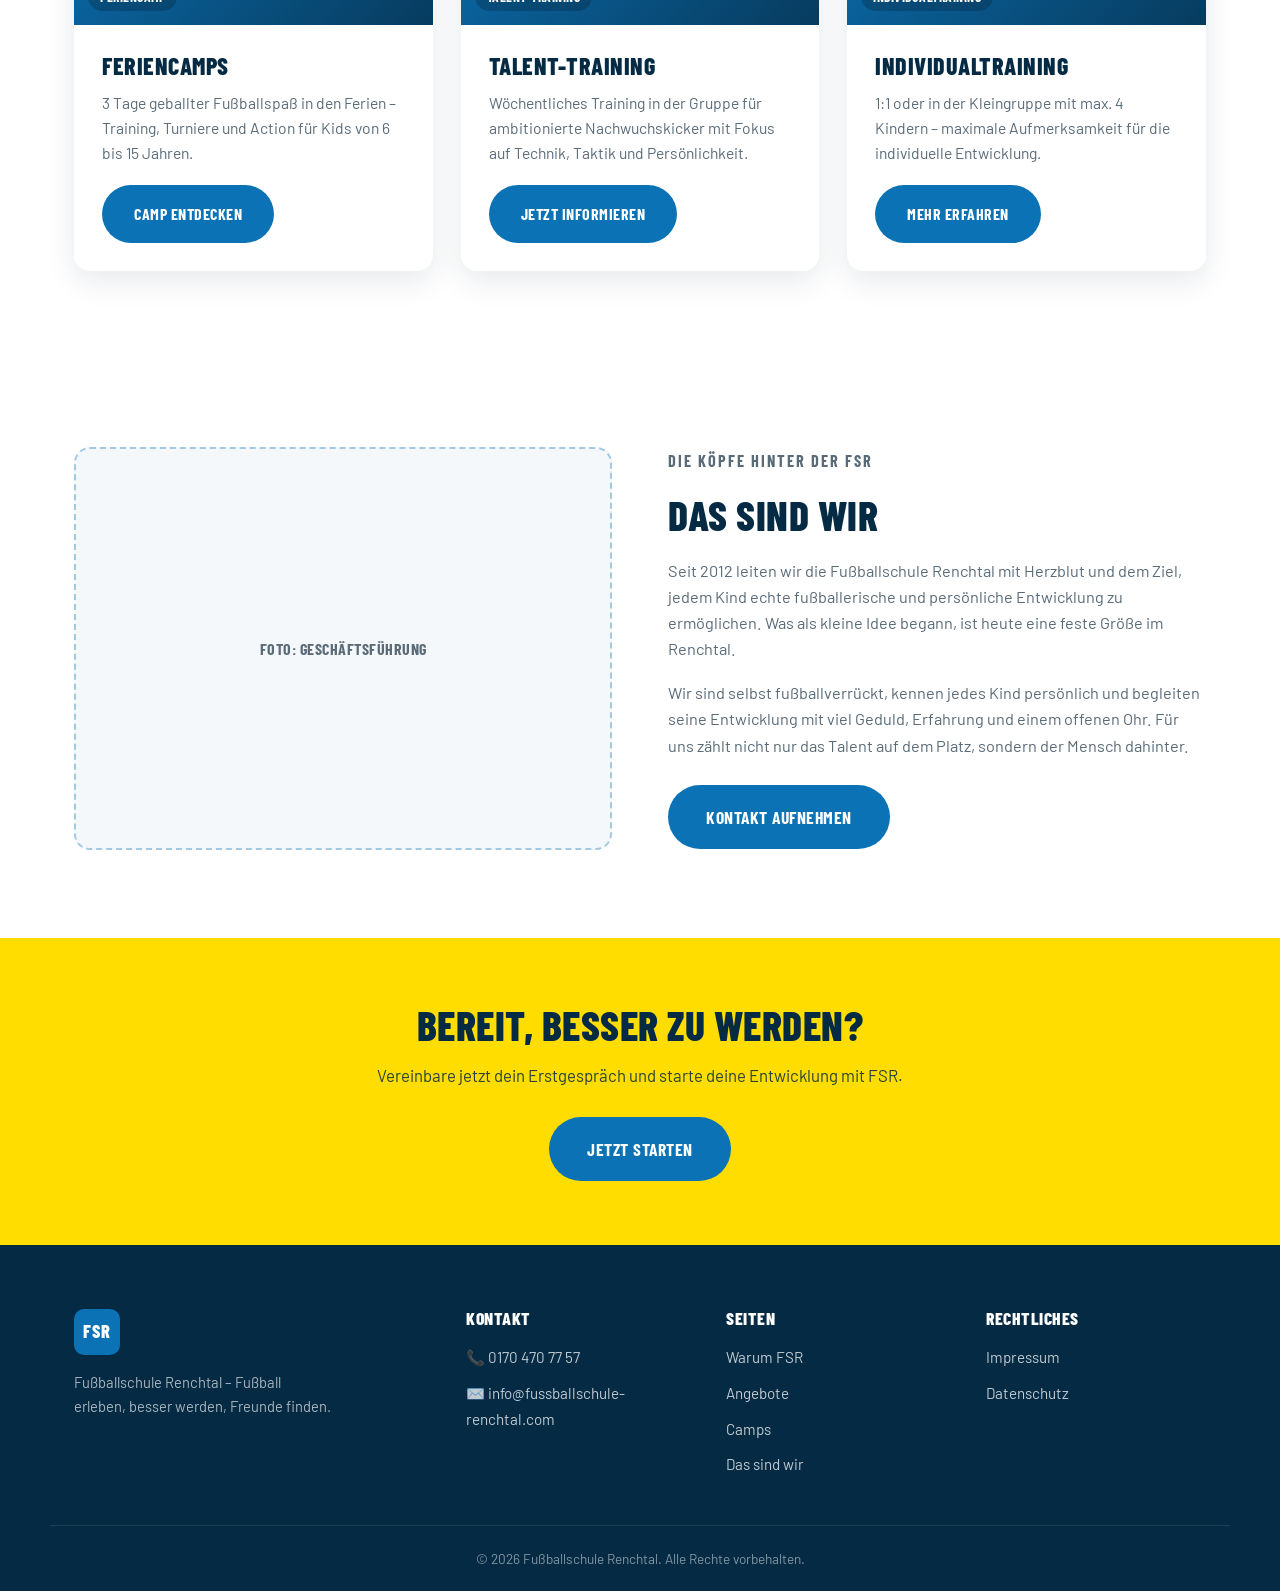
==== commit a3622d12: "Use real FSR logo in header instead of text badge Copy fsr-logo.png from main and swap the blue "FSR" ====
--- a/index.html
+++ b/index.html
@@ -16,7 +16,7 @@
 <header class="site-header" id="site-header">
   <div class="container header-inner">
     <a href="#top" class="logo" aria-label="FSR Fußballschule Renchtal - Startseite">
-      <span class="logo-badge">FSR</span>
+      <img src="fsr-logo.png" alt="FSR Fußballschule Renchtal Logo" class="logo-mark">
       <span class="logo-text">Fußballschule<br>Renchtal</span>
     </a>
 
--- a/css/styles.css
+++ b/css/styles.css
@@ -141,6 +141,12 @@
   font-weight: 800;
   font-size: 1.15rem;
   letter-spacing: 1px;
+}
+
+.logo-mark {
+  height: 46px;
+  width: auto;
+  max-height: 46px;
 }
 
 .logo-text {
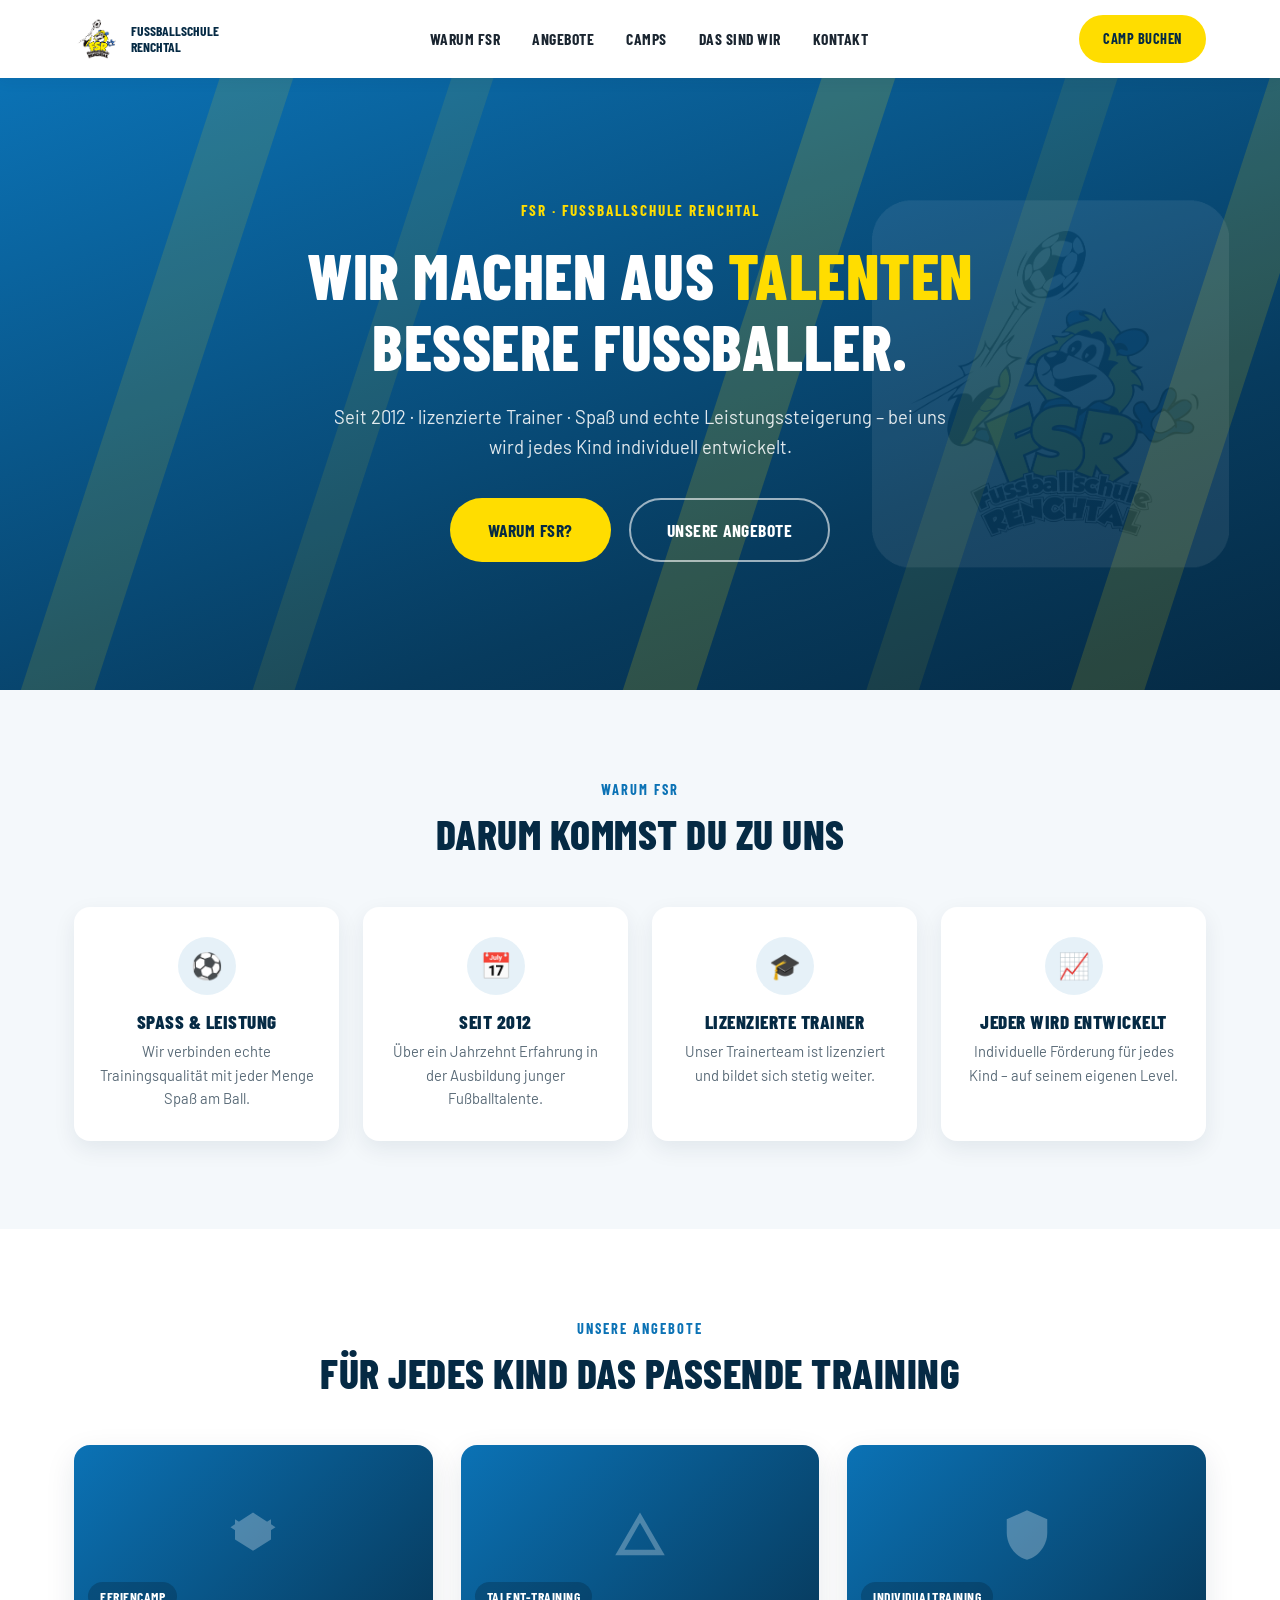
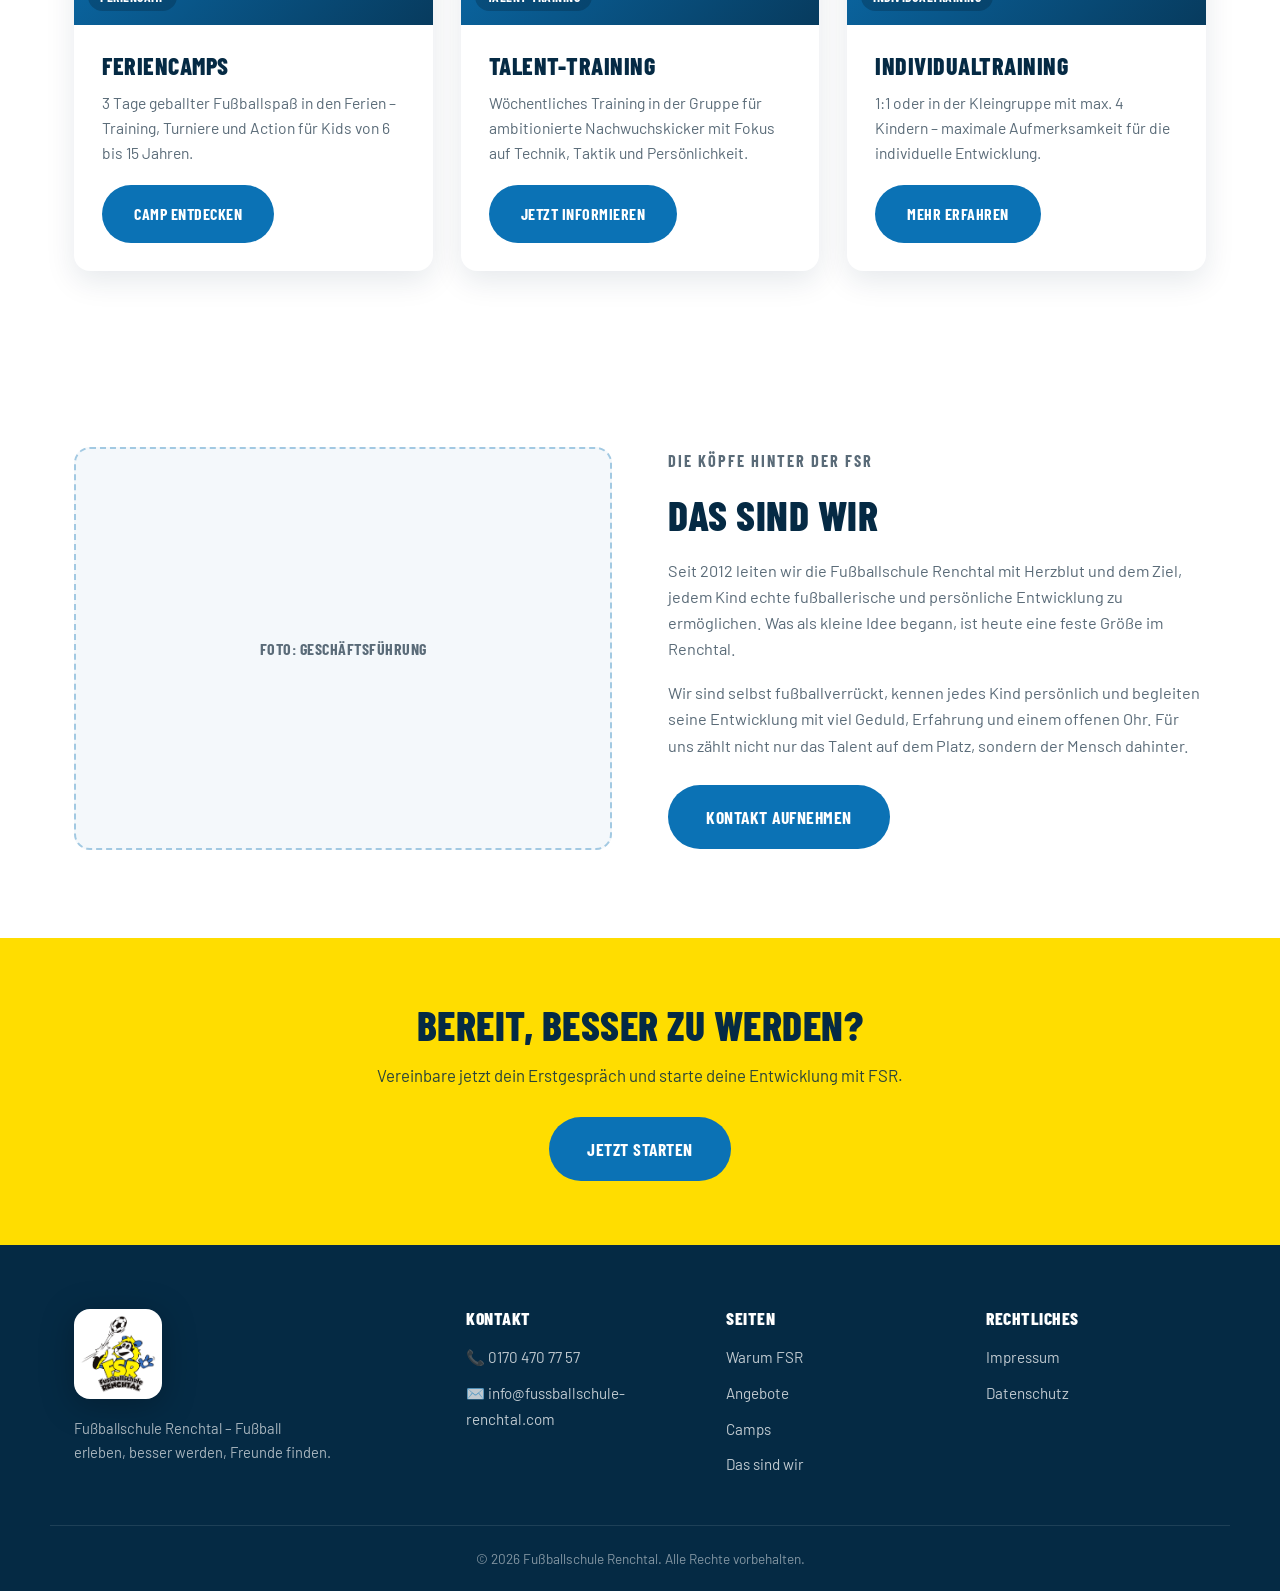
==== commit 4e71e0b3: "Add FSR logo as hero watermark and footer emblem Hero: large, low-opacity (0.08) logo watermark posi" ====
--- a/index.html
+++ b/index.html
@@ -58,6 +58,7 @@
     <div class="hero-stripes" aria-hidden="true">
       <span></span><span></span><span></span><span></span><span></span>
     </div>
+    <img src="fsr-logo.png" alt="" class="hero-watermark" aria-hidden="true">
     <div class="container hero-inner">
       <p class="eyebrow reveal">FSR · Fußballschule Renchtal</p>
       <h1 class="hero-title reveal">Wir machen aus <span class="text-yellow">Talenten</span> bessere Fußballer.</h1>
@@ -179,7 +180,7 @@
 <footer class="site-footer" id="kontakt">
   <div class="container footer-grid">
     <div class="footer-brand">
-      <span class="logo-badge">FSR</span>
+      <img src="fsr-logo.png" alt="FSR Fußballschule Renchtal Logo" class="footer-logo">
       <p>Fußballschule Renchtal – Fußball erleben, besser werden, Freunde finden.</p>
     </div>
 
--- a/css/styles.css
+++ b/css/styles.css
@@ -128,25 +128,11 @@
   gap: 12px;
 }
 
-.logo-badge {
-  display: flex;
-  align-items: center;
-  justify-content: center;
-  width: 46px;
-  height: 46px;
-  border-radius: var(--radius-sm);
-  background: var(--blue);
-  color: var(--white);
-  font-family: var(--font-heading);
-  font-weight: 800;
-  font-size: 1.15rem;
-  letter-spacing: 1px;
-}
-
 .logo-mark {
   height: 46px;
   width: auto;
   max-height: 46px;
+  border-radius: var(--radius-sm);
 }
 
 .logo-text {
@@ -262,6 +248,19 @@
 .hero-stripes span:nth-child(4) { left: 74%; opacity: 0.08; width: 50px; }
 .hero-stripes span:nth-child(5) { left: 90%; opacity: 0.14; }
 
+.hero-watermark {
+  position: absolute;
+  z-index: 0;
+  top: 50%;
+  right: 4%;
+  height: 60%;
+  width: auto;
+  transform: translateY(-50%);
+  opacity: 0.08;
+  pointer-events: none;
+  user-select: none;
+}
+
 .hero-inner {
   position: relative;
   z-index: 1;
@@ -512,8 +511,15 @@
   border-bottom: 1px solid rgba(255, 255, 255, 0.1);
 }
 
+.footer-logo {
+  height: 90px;
+  width: auto;
+  border-radius: var(--radius);
+  filter: drop-shadow(0 6px 16px rgba(0, 0, 0, 0.25));
+}
+
 .footer-brand p {
-  margin-top: 16px;
+  margin-top: 18px;
   font-size: 0.92rem;
   color: rgba(255, 255, 255, 0.65);
   max-width: 260px;
@@ -574,6 +580,9 @@
   .hero { padding: 90px 0 76px; }
   .hero-buttons { flex-direction: column; align-items: center; }
   .hero-buttons .btn { width: 100%; max-width: 320px; }
+  .hero-watermark { display: none; }
+
+  .footer-logo { height: 70px; }
 }
 
 @media (max-width: 560px) {
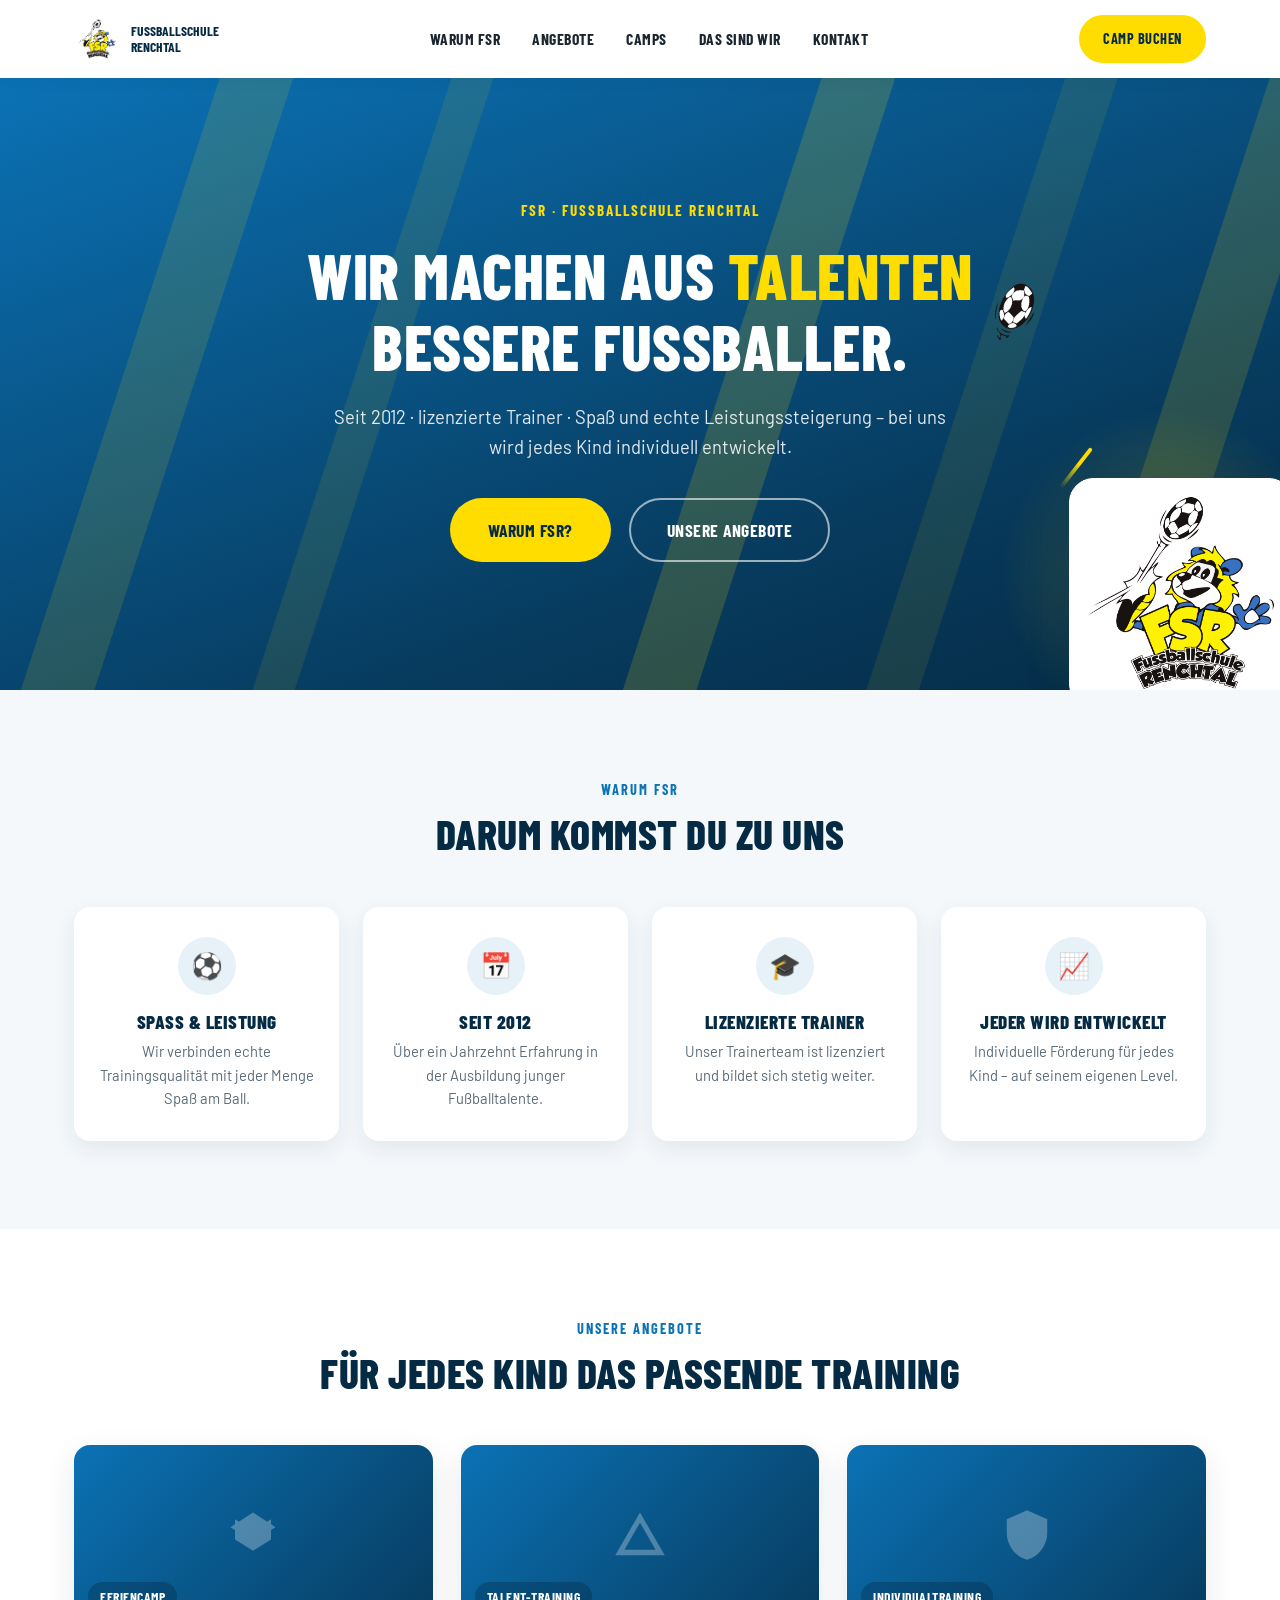
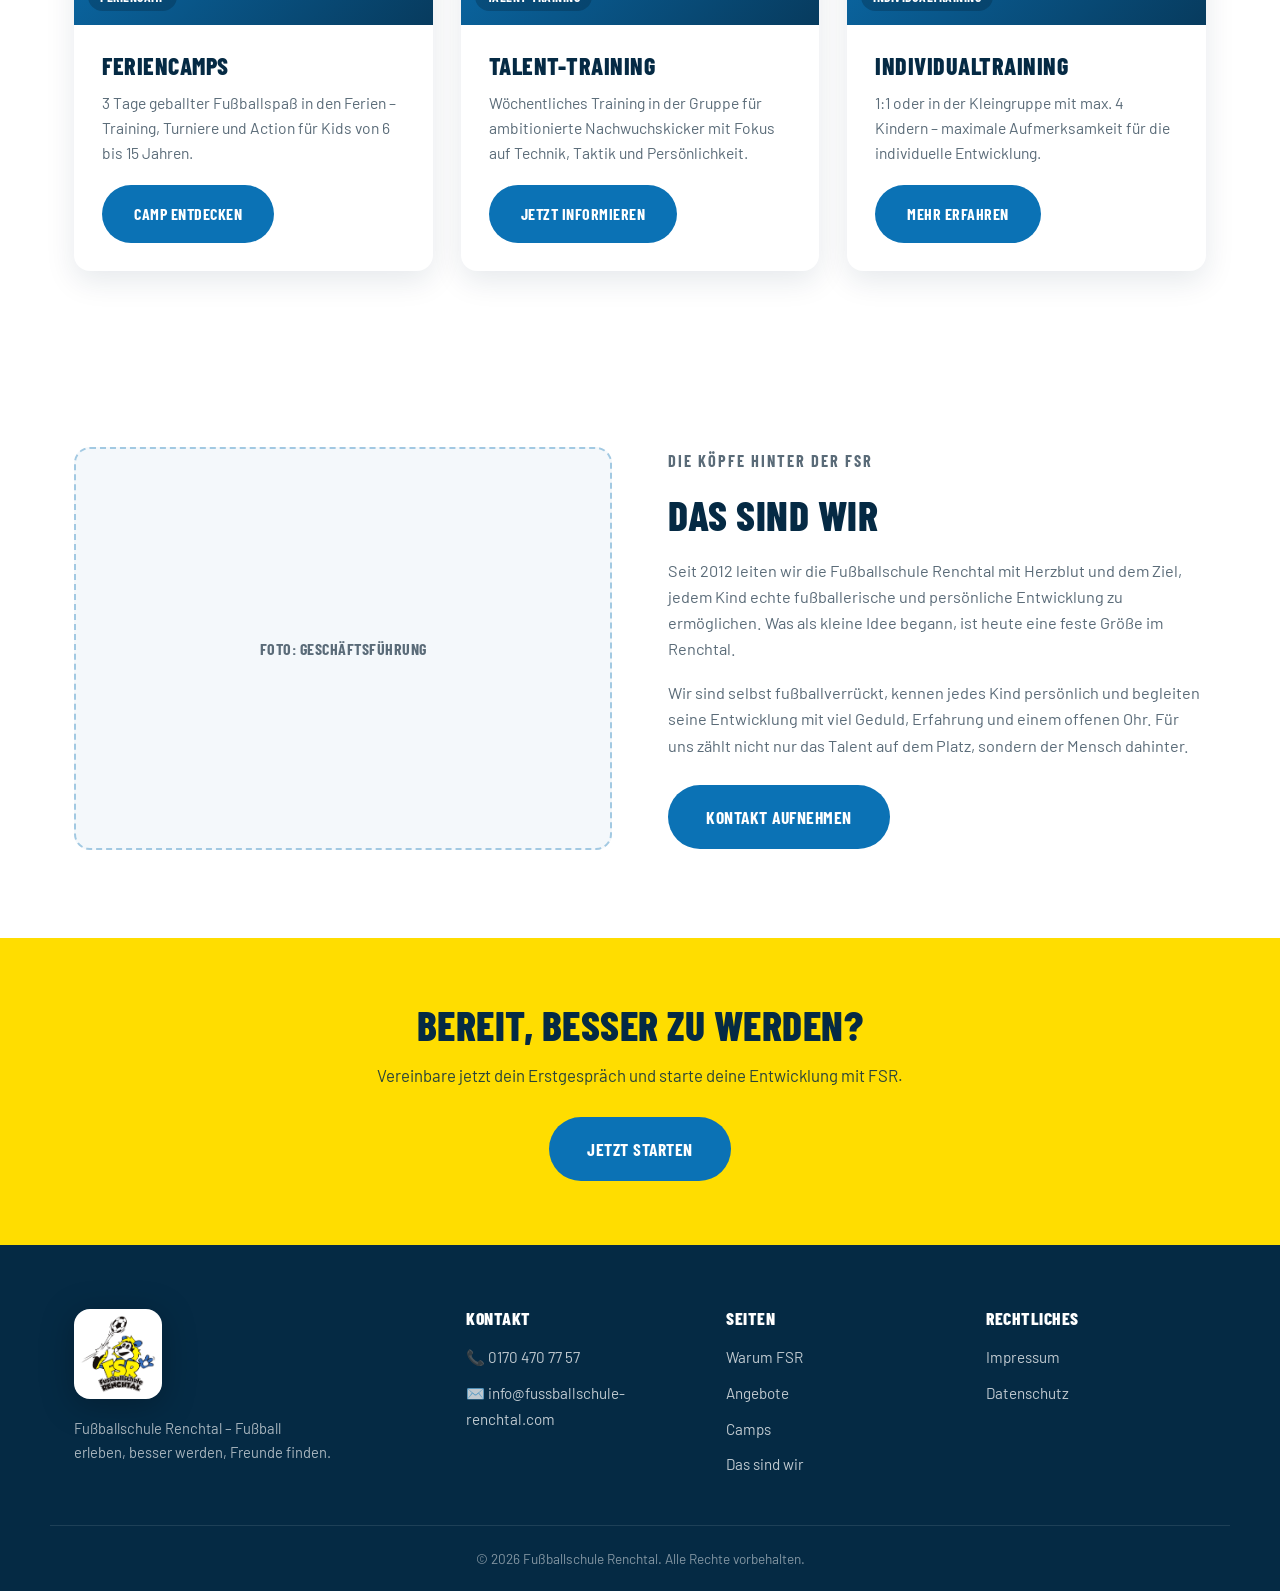
==== commit f42f17ba: "Turn hero watermark into an animated "kick" scene Replace the flat logo watermark with a mascot + ba" ====
--- a/index.html
+++ b/index.html
@@ -58,7 +58,13 @@
     <div class="hero-stripes" aria-hidden="true">
       <span></span><span></span><span></span><span></span><span></span>
     </div>
-    <img src="fsr-logo.png" alt="" class="hero-watermark" aria-hidden="true">
+    <div class="hero-kick-scene" aria-hidden="true">
+      <span class="hero-streak hero-streak-1"></span>
+      <span class="hero-streak hero-streak-2"></span>
+      <span class="hero-streak hero-streak-3"></span>
+      <img src="fsr-ball.png" alt="" class="hero-ball">
+      <img src="fsr-logo.png" alt="" class="hero-lion">
+    </div>
     <div class="container hero-inner">
       <p class="eyebrow reveal">FSR · Fußballschule Renchtal</p>
       <h1 class="hero-title reveal">Wir machen aus <span class="text-yellow">Talenten</span> bessere Fußballer.</h1>
--- a/css/styles.css
+++ b/css/styles.css
@@ -248,17 +248,81 @@
 .hero-stripes span:nth-child(4) { left: 74%; opacity: 0.08; width: 50px; }
 .hero-stripes span:nth-child(5) { left: 90%; opacity: 0.14; }
 
-.hero-watermark {
-  position: absolute;
+/* ---- Hero kick scene ---- */
+.hero-kick-scene {
+  position: absolute;
+  inset: 0;
   z-index: 0;
-  top: 50%;
-  right: 4%;
-  height: 60%;
-  width: auto;
-  transform: translateY(-50%);
-  opacity: 0.08;
+  overflow: hidden;
   pointer-events: none;
   user-select: none;
+}
+
+.hero-kick-scene::before {
+  content: "";
+  position: absolute;
+  right: -4%;
+  bottom: -8%;
+  width: clamp(220px, 26vw, 380px);
+  height: clamp(220px, 26vw, 380px);
+  background: radial-gradient(circle, rgba(255, 221, 0, 0.22) 0%, rgba(255, 221, 0, 0) 70%);
+  filter: blur(4px);
+}
+
+.hero-lion {
+  position: absolute;
+  right: -1%;
+  bottom: -3%;
+  height: clamp(150px, 18vw, 240px);
+  width: auto;
+  border-radius: var(--radius);
+  box-shadow: 0 16px 36px rgba(5, 42, 68, 0.4);
+  transform-origin: bottom center;
+  animation: heroLionBreathe 5s ease-in-out infinite;
+}
+
+.hero-ball {
+  position: absolute;
+  right: 19%;
+  bottom: 58%;
+  width: clamp(34px, 3.6vw, 52px);
+  height: auto;
+  transform: rotate(-15deg);
+  animation: heroBallFloat 3.2s ease-in-out infinite;
+}
+
+.hero-streak {
+  position: absolute;
+  display: block;
+  height: 4px;
+  width: 90px;
+  border-radius: 999px;
+  background: linear-gradient(90deg, transparent, var(--yellow) 60%, var(--yellow));
+  animation: heroStreakPulse 2.4s ease-in-out infinite;
+}
+.hero-streak-1 { right: 6%; bottom: 12%; width: 80px; transform: rotate(-50deg); animation-delay: 0s; }
+.hero-streak-2 { right: 10%; bottom: 24%; width: 64px; transform: rotate(-48deg); animation-delay: 0.4s; }
+.hero-streak-3 { right: 14%; bottom: 36%; width: 50px; transform: rotate(-52deg); animation-delay: 0.8s; }
+
+@keyframes heroLionBreathe {
+  0%, 100% { transform: scale(1); }
+  50% { transform: scale(1.02); }
+}
+
+@keyframes heroBallFloat {
+  0%, 100% { transform: translateY(0) rotate(-15deg); }
+  50% { transform: translateY(-14px) rotate(-4deg); }
+}
+
+@keyframes heroStreakPulse {
+  0%, 100% { opacity: 0.25; }
+  50% { opacity: 0.7; }
+}
+
+@media (prefers-reduced-motion: reduce) {
+  .hero-lion, .hero-ball, .hero-streak {
+    animation: none;
+  }
 }
 
 .hero-inner {
@@ -580,7 +644,20 @@
   .hero { padding: 90px 0 76px; }
   .hero-buttons { flex-direction: column; align-items: center; }
   .hero-buttons .btn { width: 100%; max-width: 320px; }
-  .hero-watermark { display: none; }
+
+  .hero-streak { display: none; }
+  .hero-kick-scene::before { display: none; }
+  .hero-lion {
+    height: 110px;
+    right: -6px;
+    bottom: -6px;
+    border-radius: var(--radius-sm);
+  }
+  .hero-ball {
+    width: 26px;
+    right: 15%;
+    bottom: 9%;
+  }
 
   .footer-logo { height: 70px; }
 }
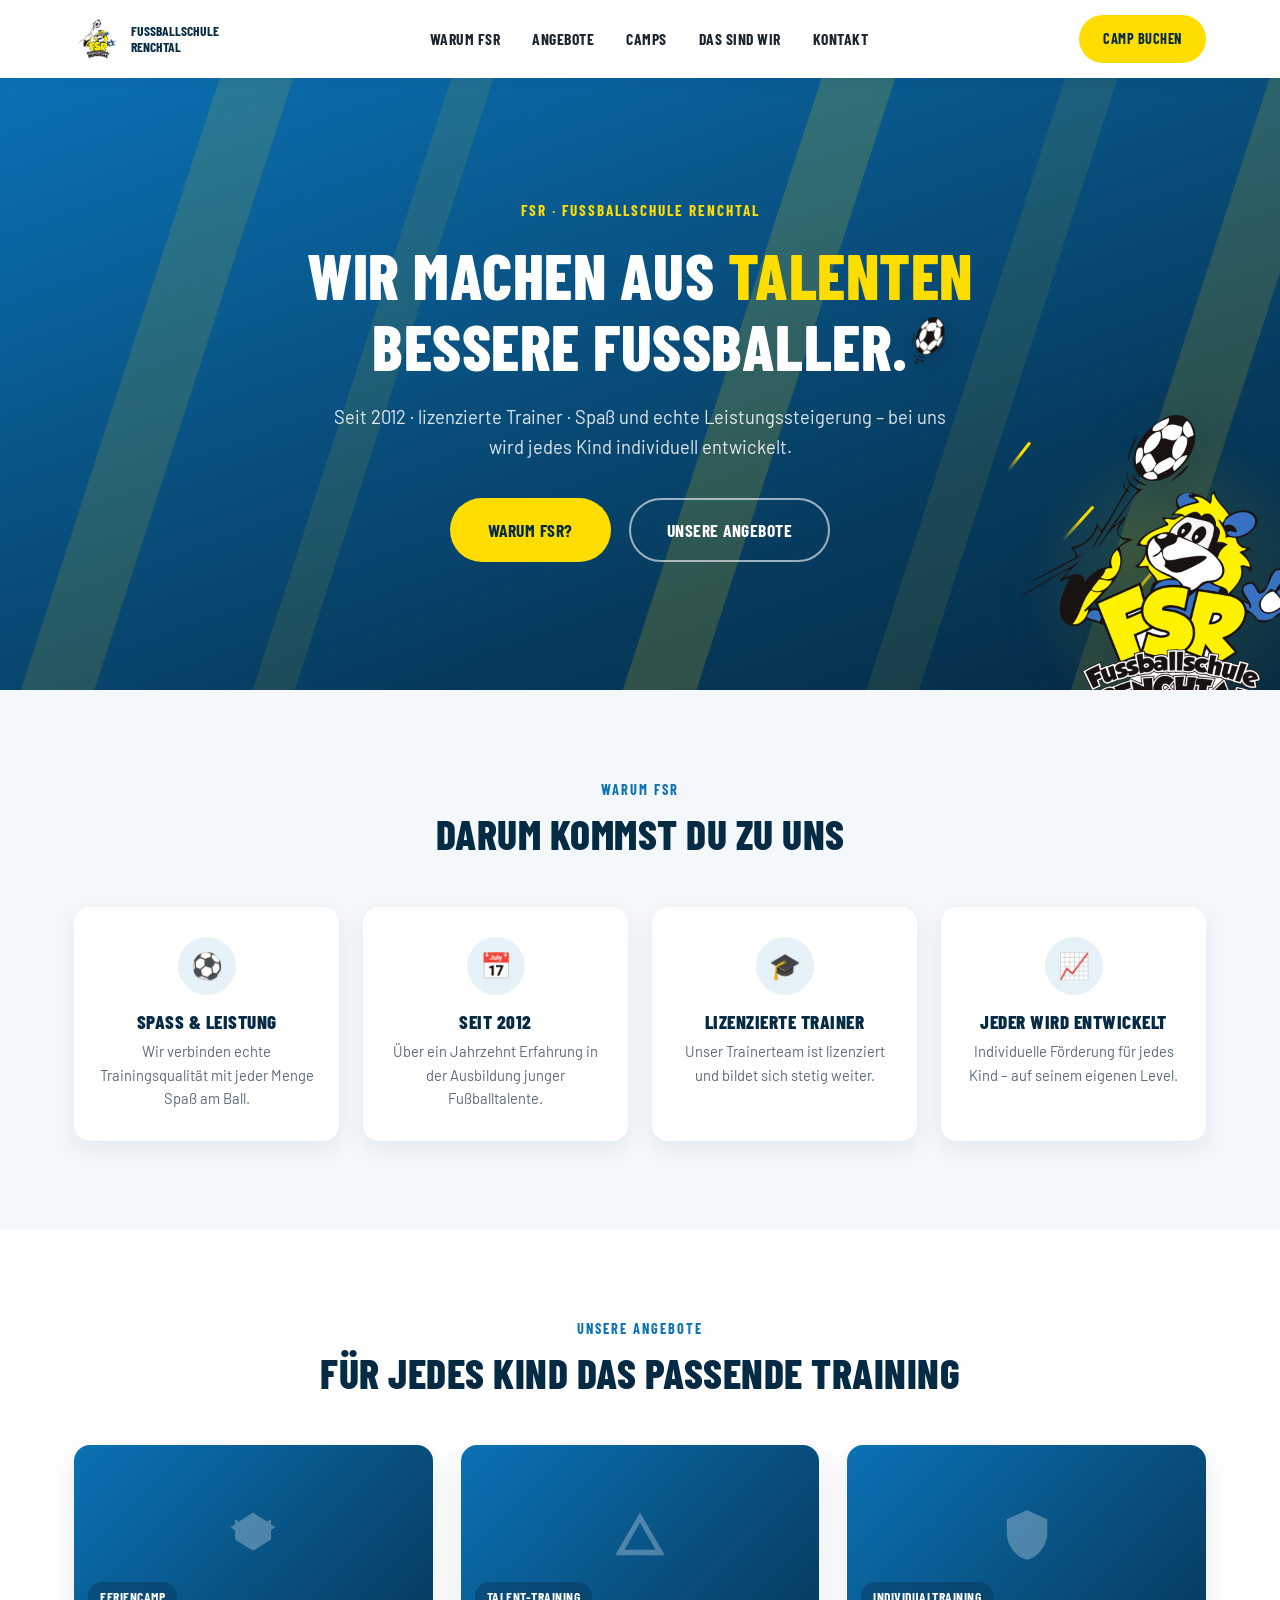
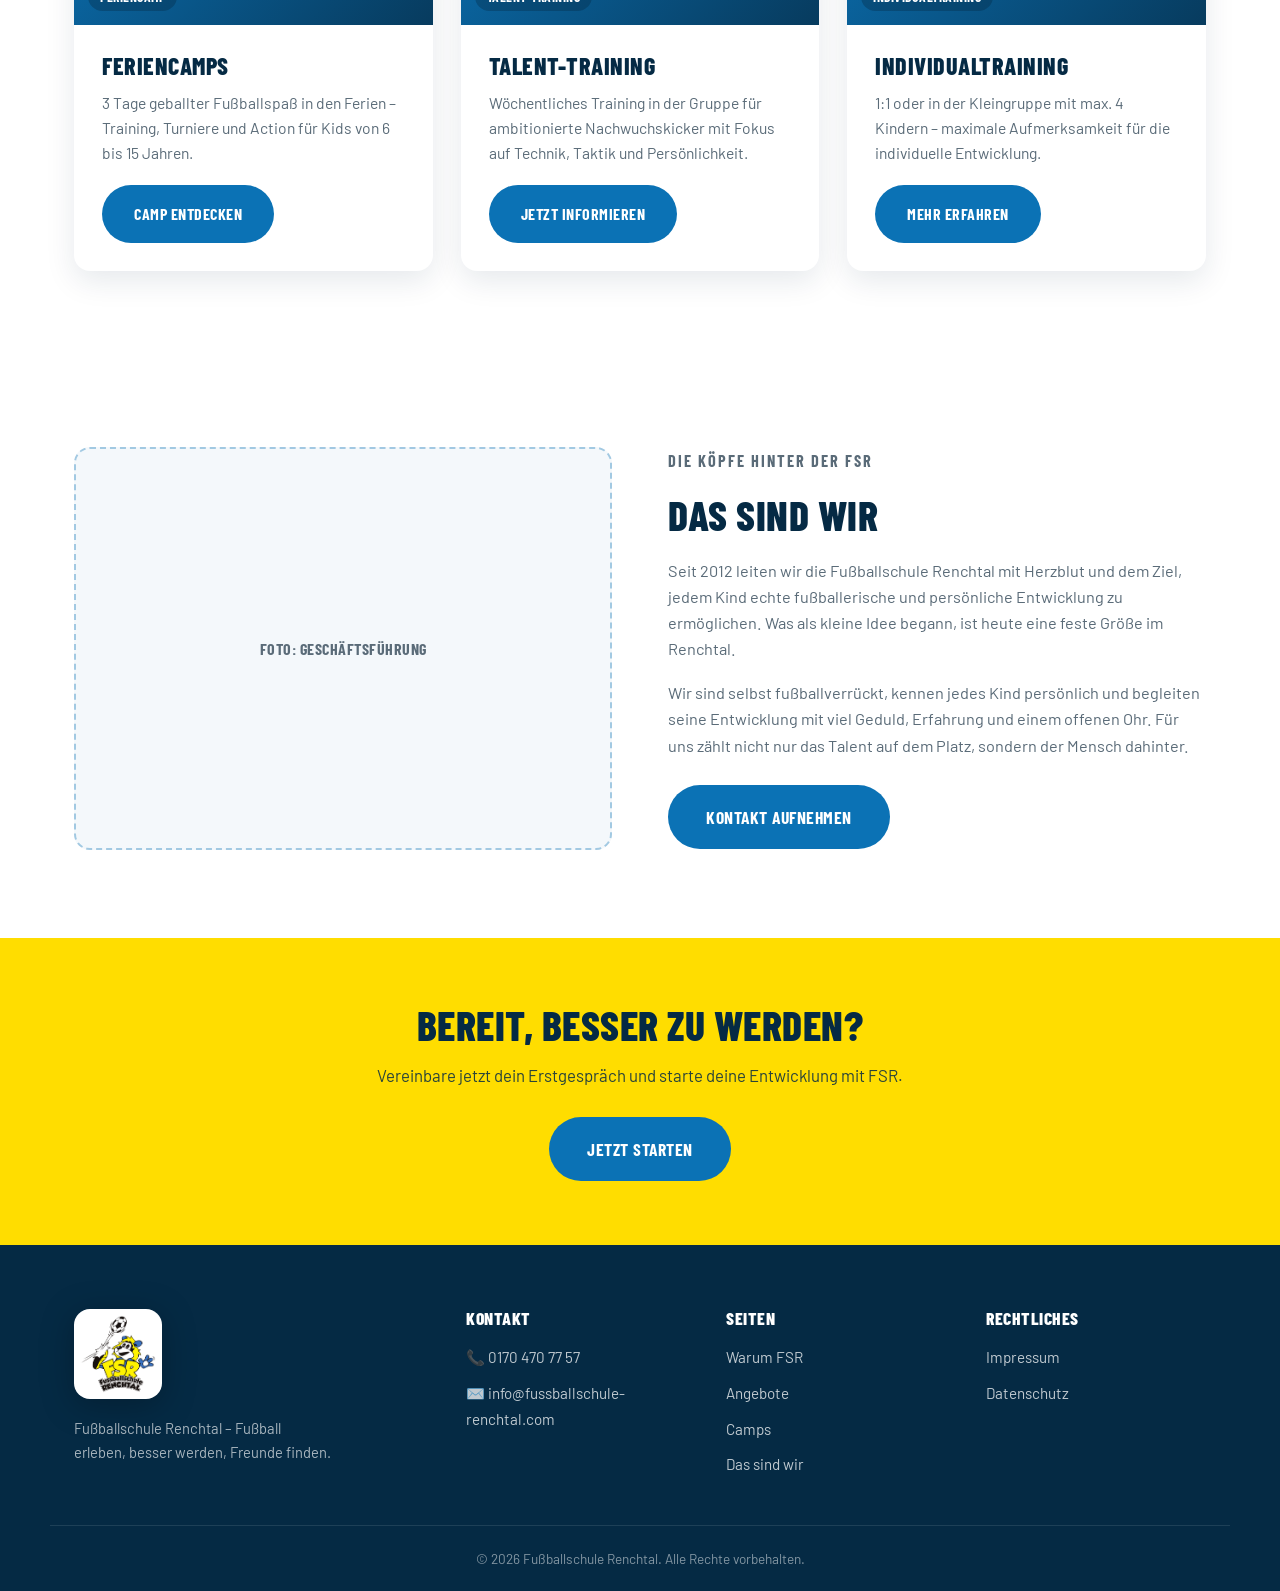
==== commit cd02c3ee: "Swap hero mascot for the transparent fsr-loewe.png cutout Replace the white-boxed fsr-logo.png with " ====
--- a/index.html
+++ b/index.html
@@ -63,7 +63,7 @@
       <span class="hero-streak hero-streak-2"></span>
       <span class="hero-streak hero-streak-3"></span>
       <img src="fsr-ball.png" alt="" class="hero-ball">
-      <img src="fsr-logo.png" alt="" class="hero-lion">
+      <img src="fsr-loewe.png" alt="" class="hero-lion">
     </div>
     <div class="container hero-inner">
       <p class="eyebrow reveal">FSR · Fußballschule Renchtal</p>
--- a/css/styles.css
+++ b/css/styles.css
@@ -263,30 +263,30 @@
   position: absolute;
   right: -4%;
   bottom: -8%;
-  width: clamp(220px, 26vw, 380px);
-  height: clamp(220px, 26vw, 380px);
-  background: radial-gradient(circle, rgba(255, 221, 0, 0.22) 0%, rgba(255, 221, 0, 0) 70%);
+  width: clamp(200px, 24vw, 340px);
+  height: clamp(200px, 24vw, 340px);
+  background: radial-gradient(circle, rgba(255, 221, 0, 0.18) 0%, rgba(255, 221, 0, 0) 70%);
   filter: blur(4px);
 }
 
 .hero-lion {
   position: absolute;
-  right: -1%;
-  bottom: -3%;
-  height: clamp(150px, 18vw, 240px);
+  right: -2%;
+  bottom: -4%;
+  height: clamp(190px, 24vw, 300px);
   width: auto;
-  border-radius: var(--radius);
-  box-shadow: 0 16px 36px rgba(5, 42, 68, 0.4);
+  filter: drop-shadow(0 18px 26px rgba(5, 42, 68, 0.45));
   transform-origin: bottom center;
   animation: heroLionBreathe 5s ease-in-out infinite;
 }
 
 .hero-ball {
   position: absolute;
-  right: 19%;
-  bottom: 58%;
-  width: clamp(34px, 3.6vw, 52px);
+  right: 26%;
+  bottom: 54%;
+  width: clamp(28px, 3vw, 44px);
   height: auto;
+  filter: drop-shadow(0 8px 14px rgba(5, 42, 68, 0.4));
   transform: rotate(-15deg);
   animation: heroBallFloat 3.2s ease-in-out infinite;
 }
@@ -294,15 +294,15 @@
 .hero-streak {
   position: absolute;
   display: block;
-  height: 4px;
-  width: 90px;
+  height: 3px;
+  width: 60px;
   border-radius: 999px;
   background: linear-gradient(90deg, transparent, var(--yellow) 60%, var(--yellow));
   animation: heroStreakPulse 2.4s ease-in-out infinite;
 }
-.hero-streak-1 { right: 6%; bottom: 12%; width: 80px; transform: rotate(-50deg); animation-delay: 0s; }
-.hero-streak-2 { right: 10%; bottom: 24%; width: 64px; transform: rotate(-48deg); animation-delay: 0.4s; }
-.hero-streak-3 { right: 14%; bottom: 36%; width: 50px; transform: rotate(-52deg); animation-delay: 0.8s; }
+.hero-streak-1 { right: 9%; bottom: 16%; width: 56px; transform: rotate(-50deg); animation-delay: 0s; }
+.hero-streak-2 { right: 14%; bottom: 27%; width: 46px; transform: rotate(-48deg); animation-delay: 0.4s; }
+.hero-streak-3 { right: 19%; bottom: 38%; width: 36px; transform: rotate(-52deg); animation-delay: 0.8s; }
 
 @keyframes heroLionBreathe {
   0%, 100% { transform: scale(1); }
@@ -631,6 +631,11 @@
   .dsw-eyebrow, .dsw-title, .dsw-content p { text-align: center; }
   .dsw-content { text-align: center; }
   .dsw-content .btn { margin-left: auto; margin-right: auto; }
+
+  .hero-ball { right: 18%; bottom: 34%; }
+  .hero-streak-1 { right: 6%; bottom: 10%; }
+  .hero-streak-2 { right: 10%; bottom: 18%; }
+  .hero-streak-3 { right: 14%; bottom: 26%; }
 }
 
 @media (max-width: 768px) {
@@ -648,15 +653,14 @@
   .hero-streak { display: none; }
   .hero-kick-scene::before { display: none; }
   .hero-lion {
-    height: 110px;
+    height: 130px;
     right: -6px;
     bottom: -6px;
-    border-radius: var(--radius-sm);
   }
   .hero-ball {
     width: 26px;
-    right: 15%;
-    bottom: 9%;
+    right: 20%;
+    bottom: 30%;
   }
 
   .footer-logo { height: 70px; }
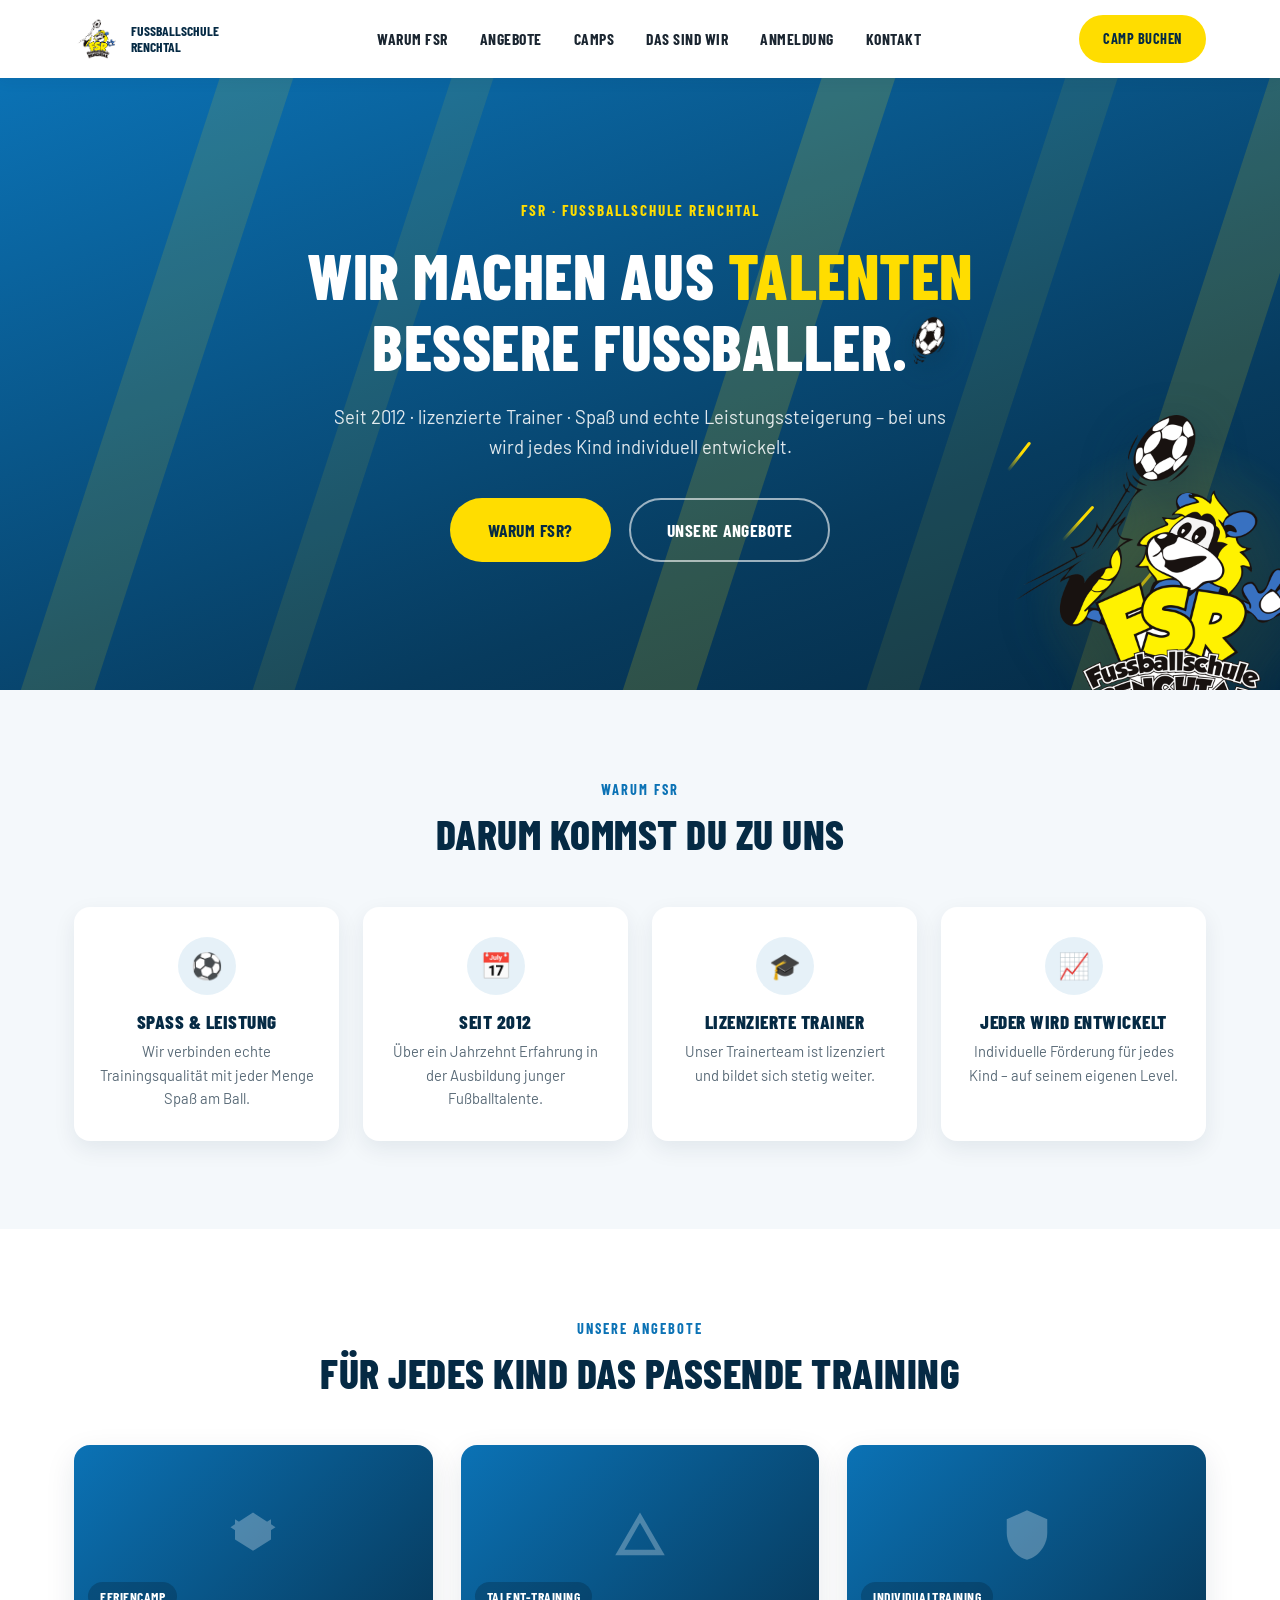
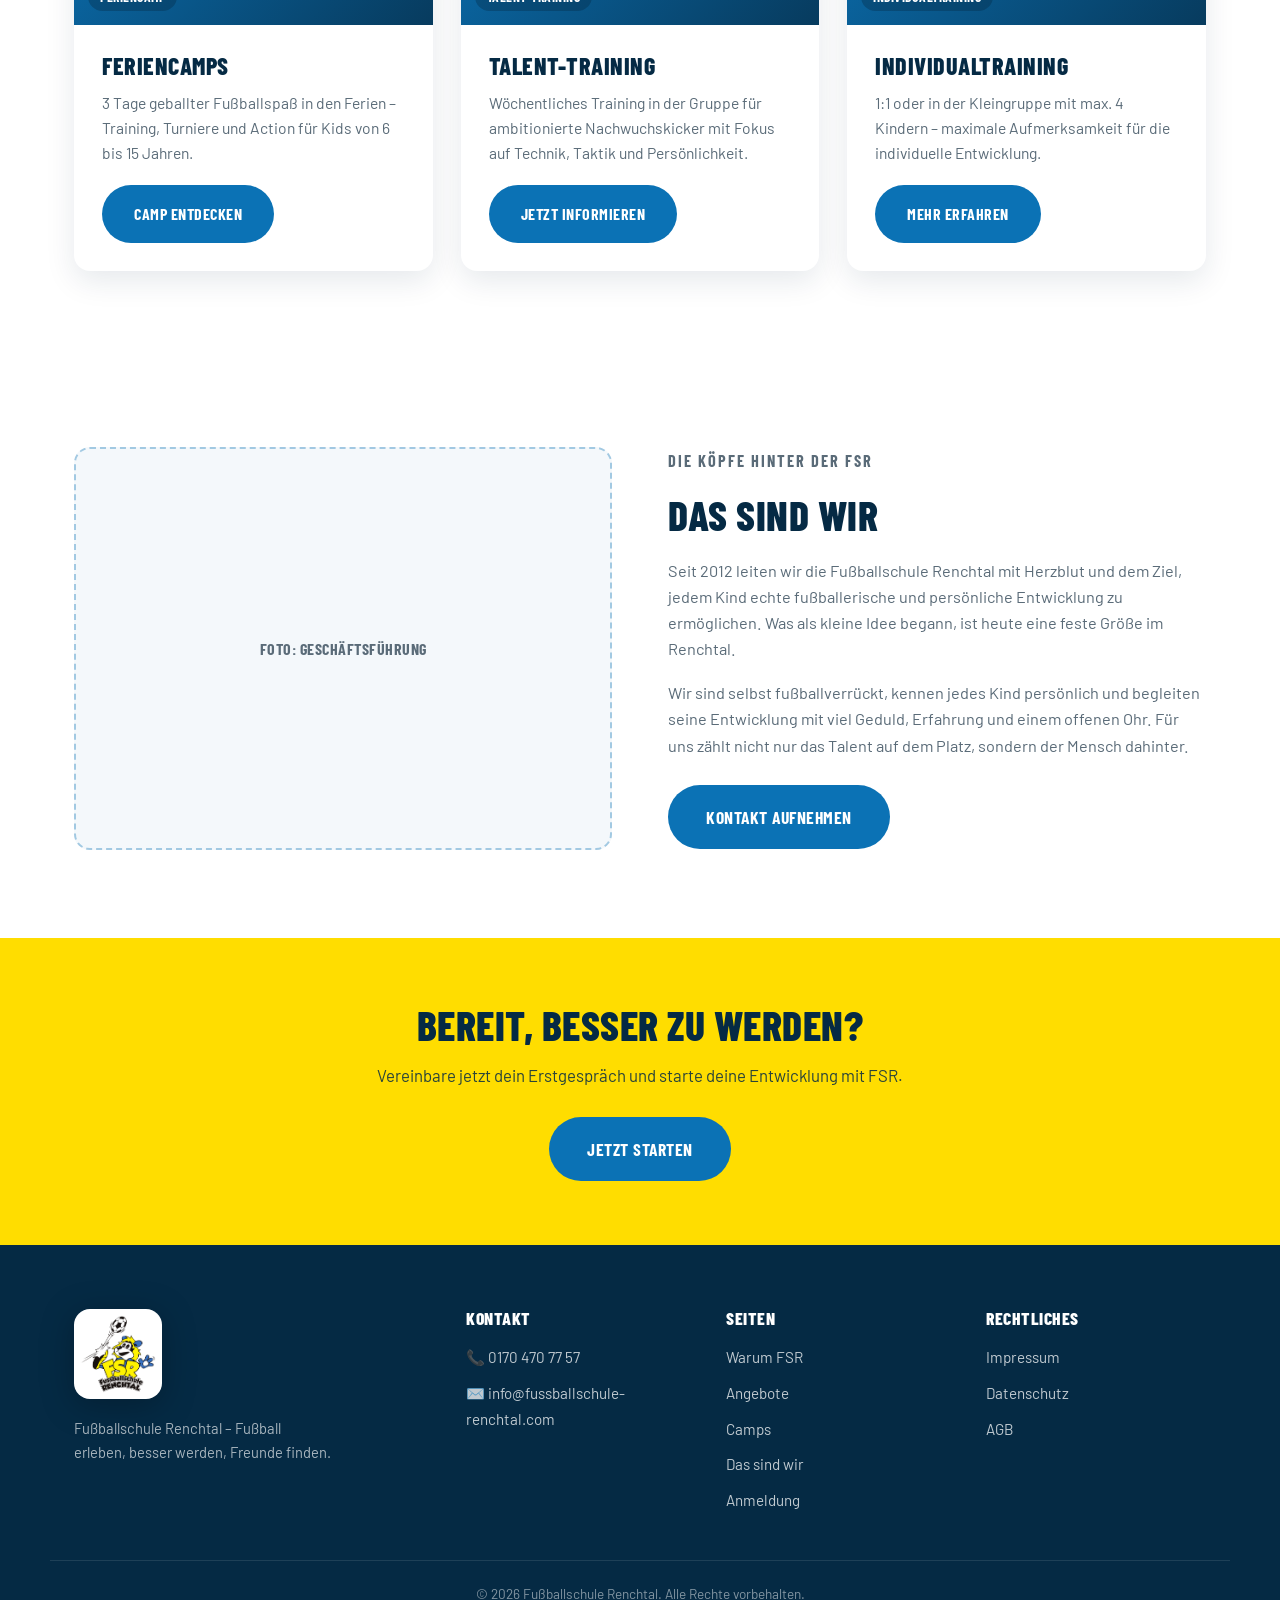
==== commit b36640fc: "Add registration form and legal pages (AGB, Datenschutz, Impressum) New anmeldung.html with a Web3Fo" ====
--- a/index.html
+++ b/index.html
@@ -26,12 +26,13 @@
         <li><a href="#angebote">Angebote</a></li>
         <li><a href="#camps">Camps</a></li>
         <li><a href="#das-sind-wir">Das sind wir</a></li>
+        <li><a href="anmeldung.html">Anmeldung</a></li>
         <li><a href="#kontakt">Kontakt</a></li>
       </ul>
     </nav>
 
     <div class="header-actions">
-      <a href="#buchen" class="btn btn-yellow btn-small">Camp buchen</a>
+      <a href="anmeldung.html" class="btn btn-yellow btn-small">Camp buchen</a>
       <button class="burger" id="burger" aria-label="Menü öffnen" aria-expanded="false" aria-controls="mobile-nav">
         <span></span><span></span><span></span>
       </button>
@@ -45,8 +46,9 @@
       <li><a href="#angebote">Angebote</a></li>
       <li><a href="#camps">Camps</a></li>
       <li><a href="#das-sind-wir">Das sind wir</a></li>
+      <li><a href="anmeldung.html">Anmeldung</a></li>
       <li><a href="#kontakt">Kontakt</a></li>
-      <li><a href="#buchen" class="btn btn-yellow">Camp buchen</a></li>
+      <li><a href="anmeldung.html" class="btn btn-yellow">Camp buchen</a></li>
     </ul>
   </nav>
 </header>
@@ -122,7 +124,7 @@
           <div class="card-body">
             <h3>Feriencamps</h3>
             <p>3 Tage geballter Fußballspaß in den Ferien – Training, Turniere und Action für Kids von 6 bis 15 Jahren.</p>
-            <a href="#buchen" class="btn btn-blue">Camp entdecken</a>
+            <a href="anmeldung.html" class="btn btn-blue">Camp entdecken</a>
           </div>
         </article>
 
@@ -133,7 +135,7 @@
           <div class="card-body">
             <h3>Talent-Training</h3>
             <p>Wöchentliches Training in der Gruppe für ambitionierte Nachwuchskicker mit Fokus auf Technik, Taktik und Persönlichkeit.</p>
-            <a href="#kontakt" class="btn btn-blue">Jetzt informieren</a>
+            <a href="anmeldung.html" class="btn btn-blue">Jetzt informieren</a>
           </div>
         </article>
 
@@ -144,7 +146,7 @@
           <div class="card-body">
             <h3>Individualtraining</h3>
             <p>1:1 oder in der Kleingruppe mit max. 4 Kindern – maximale Aufmerksamkeit für die individuelle Entwicklung.</p>
-            <a href="#kontakt" class="btn btn-blue">Mehr erfahren</a>
+            <a href="anmeldung.html" class="btn btn-blue">Mehr erfahren</a>
           </div>
         </article>
       </div>
@@ -166,7 +168,7 @@
         <p>Wir sind selbst fußballverrückt, kennen jedes Kind persönlich und begleiten seine Entwicklung mit
           viel Geduld, Erfahrung und einem offenen Ohr. Für uns zählt nicht nur das Talent auf dem Platz,
           sondern der Mensch dahinter.</p>
-        <a href="#kontakt" class="btn btn-blue btn-large">Kontakt aufnehmen</a>
+        <a href="anmeldung.html" class="btn btn-blue btn-large">Kontakt aufnehmen</a>
       </div>
     </div>
   </section>
@@ -176,7 +178,7 @@
     <div class="container cta-inner reveal">
       <h2>Bereit, besser zu werden?</h2>
       <p>Vereinbare jetzt dein Erstgespräch und starte deine Entwicklung mit FSR.</p>
-      <a href="#kontakt" class="btn btn-blue btn-large">Jetzt starten</a>
+      <a href="anmeldung.html" class="btn btn-blue btn-large">Jetzt starten</a>
     </div>
   </section>
 
@@ -205,14 +207,16 @@
         <li><a href="#angebote">Angebote</a></li>
         <li><a href="#camps">Camps</a></li>
         <li><a href="#das-sind-wir">Das sind wir</a></li>
+        <li><a href="anmeldung.html">Anmeldung</a></li>
       </ul>
     </div>
 
     <div class="footer-col">
       <h3>Rechtliches</h3>
       <ul>
-        <li><a href="#">Impressum</a></li>
-        <li><a href="#">Datenschutz</a></li>
+        <li><a href="impressum.html">Impressum</a></li>
+        <li><a href="datenschutz.html">Datenschutz</a></li>
+        <li><a href="agb.html">AGB</a></li>
       </ul>
     </div>
   </div>
--- a/css/styles.css
+++ b/css/styles.css
@@ -162,6 +162,20 @@
 
 .main-nav a:hover { color: var(--blue); }
 
+.main-nav a.active { color: var(--blue); }
+.main-nav a.active::after {
+  content: "";
+  position: absolute;
+  left: 0;
+  right: 0;
+  bottom: -10px;
+  height: 3px;
+  border-radius: 999px;
+  background: var(--yellow);
+}
+
+.mobile-nav a.active { color: var(--blue); }
+
 .header-actions {
   display: flex;
   align-items: center;
@@ -607,6 +621,7 @@
   transition: color 0.2s ease;
 }
 .footer-col a:hover { color: var(--yellow); }
+.footer-col a.active { color: var(--yellow); font-weight: 600; }
 
 .footer-bottom {
   text-align: center;
@@ -614,6 +629,166 @@
   font-size: 0.85rem;
   color: rgba(255, 255, 255, 0.5);
 }
+
+/* ============ PAGE HERO (subpages) ============ */
+.page-hero {
+  position: relative;
+  background: linear-gradient(160deg, var(--blue) 0%, var(--blue-dark) 70%, var(--blue-darker) 100%);
+  overflow: hidden;
+  padding: 96px 0 60px;
+}
+
+.page-hero-inner {
+  position: relative;
+  z-index: 1;
+  text-align: center;
+  max-width: 720px;
+  margin: 0 auto;
+}
+
+.page-hero-title {
+  color: var(--white);
+  font-size: clamp(2rem, 4.5vw, 3rem);
+  margin-bottom: 16px;
+}
+
+.page-hero-subtitle {
+  color: rgba(255, 255, 255, 0.88);
+  font-size: 1.05rem;
+}
+
+/* ============ LEGAL CONTENT PAGES ============ */
+.legal-content { background: var(--white); }
+
+.legal-container { max-width: 820px; }
+
+.legal-notice {
+  background: #FFF7D1;
+  border: 2px solid var(--yellow);
+  color: var(--blue-darker);
+  border-radius: var(--radius);
+  padding: 18px 22px;
+  font-size: 0.95rem;
+  line-height: 1.5;
+  margin-bottom: 44px;
+}
+.legal-notice strong { text-transform: uppercase; letter-spacing: 0.5px; }
+
+.legal-article h2 {
+  color: var(--blue-darker);
+  font-size: 1.4rem;
+  margin: 40px 0 14px;
+}
+.legal-article h2:first-child { margin-top: 0; }
+
+.legal-article p {
+  color: var(--text-gray);
+  font-size: 1rem;
+  margin-bottom: 14px;
+}
+
+.legal-article ul {
+  list-style: disc;
+  padding-left: 22px;
+  margin-bottom: 14px;
+}
+.legal-article ul li {
+  color: var(--text-gray);
+  font-size: 1rem;
+  margin-bottom: 6px;
+}
+
+.legal-article strong { color: var(--text); }
+
+.legal-article a { color: var(--blue); text-decoration: underline; }
+
+/* ============ ANMELDUNG FORM ============ */
+.anmeldung-form-section { background: #F4F8FB; }
+
+.form-container { max-width: 720px; }
+
+.anmeldung-form {
+  background: var(--white);
+  border-radius: var(--radius);
+  box-shadow: 0 10px 30px rgba(5, 42, 68, 0.1);
+  padding: 40px;
+  display: flex;
+  flex-direction: column;
+  gap: 22px;
+}
+
+.form-grid {
+  display: grid;
+  grid-template-columns: 1fr 1fr;
+  gap: 22px;
+}
+
+.form-row {
+  display: flex;
+  flex-direction: column;
+  gap: 8px;
+}
+
+.form-row label {
+  font-family: var(--font-heading);
+  font-weight: 700;
+  text-transform: uppercase;
+  letter-spacing: 0.3px;
+  font-size: 0.85rem;
+  color: var(--blue-darker);
+}
+
+.form-row input,
+.form-row select,
+.form-row textarea {
+  font-family: var(--font-body);
+  font-size: 1rem;
+  color: var(--text);
+  padding: 12px 14px;
+  border: 2px solid #E1E8ED;
+  border-radius: var(--radius-sm);
+  background: var(--white);
+  transition: border-color 0.2s ease;
+  width: 100%;
+}
+
+.form-row input:focus,
+.form-row select:focus,
+.form-row textarea:focus {
+  outline: none;
+  border-color: var(--blue);
+}
+
+.form-row textarea { resize: vertical; min-height: 100px; }
+
+.form-checkbox-row {
+  display: flex;
+  align-items: flex-start;
+  gap: 10px;
+  font-size: 0.92rem;
+  color: var(--text-gray);
+}
+
+.form-checkbox-row input[type="checkbox"] {
+  margin-top: 4px;
+  width: 18px;
+  height: 18px;
+  accent-color: var(--blue);
+  flex-shrink: 0;
+}
+
+.form-checkbox-row a { color: var(--blue); text-decoration: underline; }
+
+.form-submit { align-self: center; margin-top: 8px; }
+
+.form-status {
+  text-align: center;
+  font-weight: 600;
+  font-size: 0.95rem;
+  min-height: 1.2em;
+}
+.form-status.success { color: #1B7A3D; }
+.form-status.error { color: #C0392B; }
 
 /* ============ RESPONSIVE ============ */
 @media (max-width: 900px) {
@@ -664,6 +839,11 @@
   }
 
   .footer-logo { height: 70px; }
+
+  .page-hero { padding: 76px 0 48px; }
+
+  .form-grid { grid-template-columns: 1fr; }
+  .anmeldung-form { padding: 26px 22px; }
 }
 
 @media (max-width: 560px) {
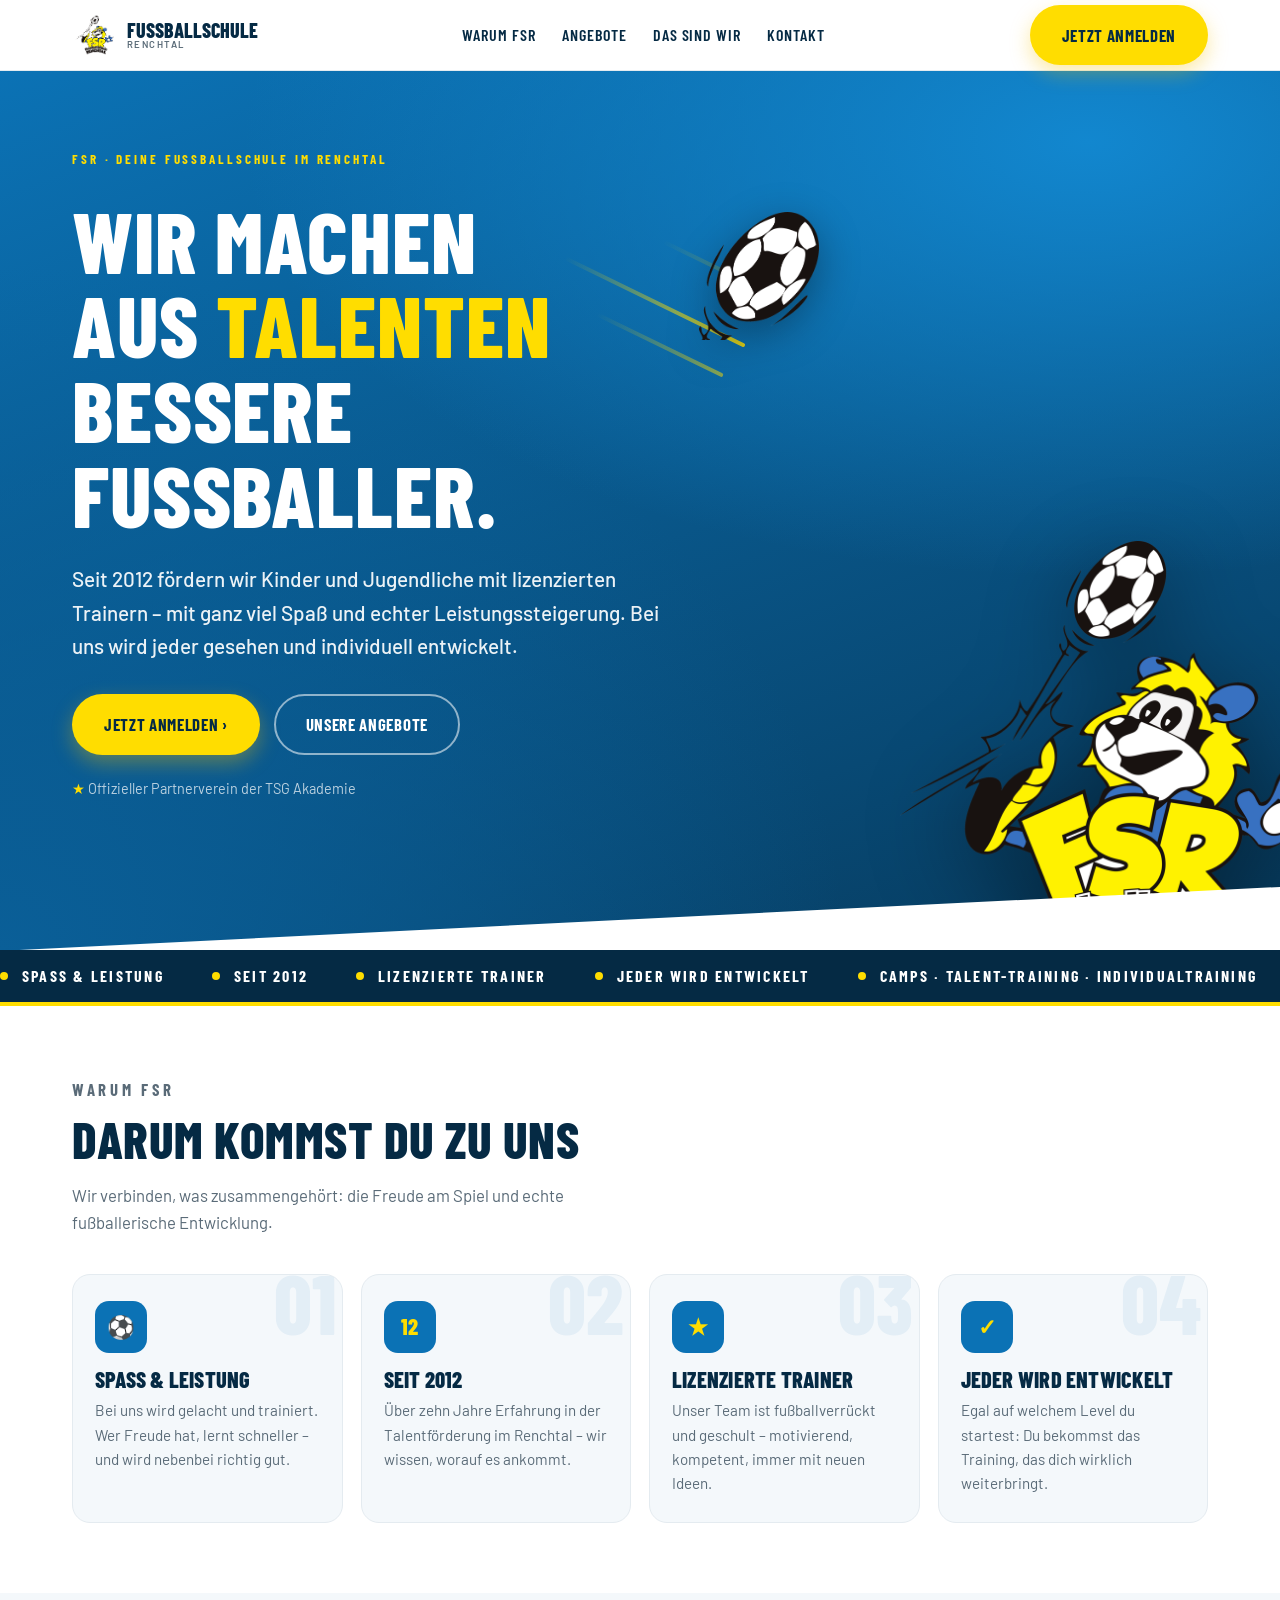
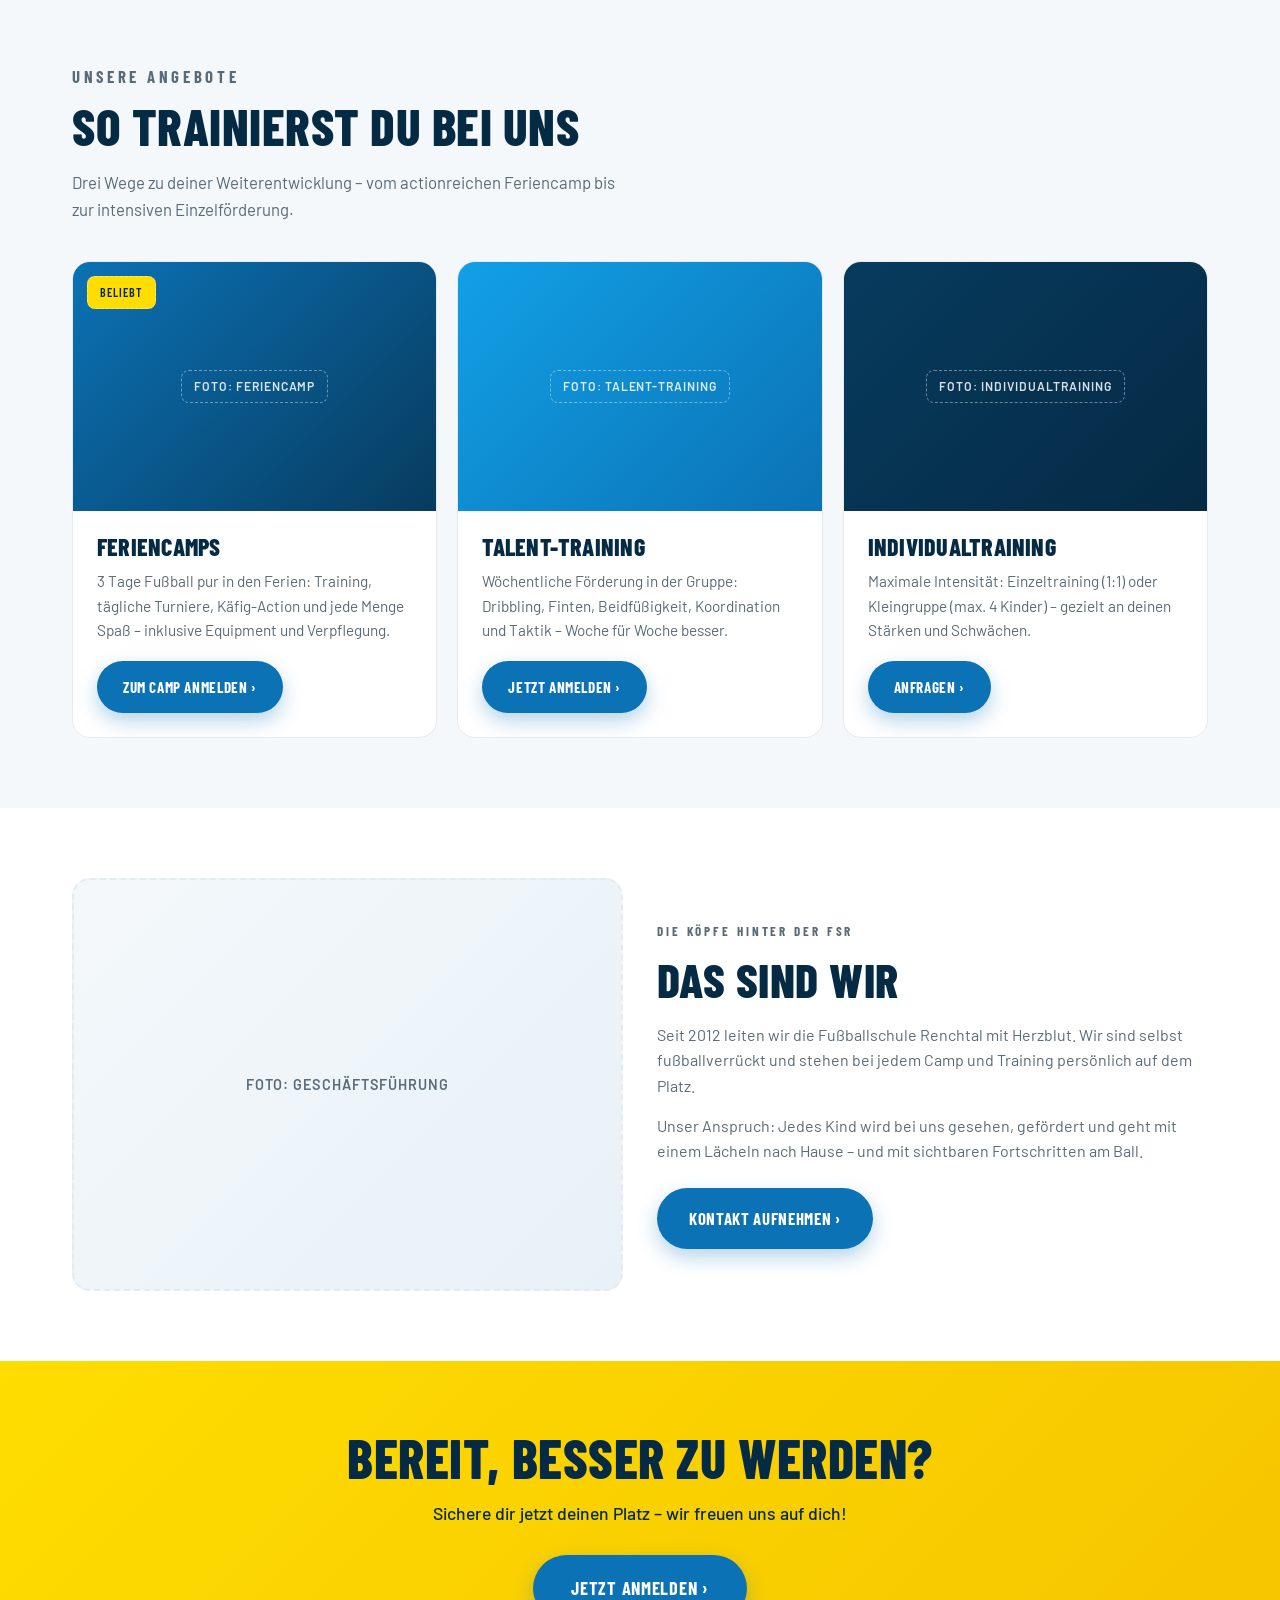
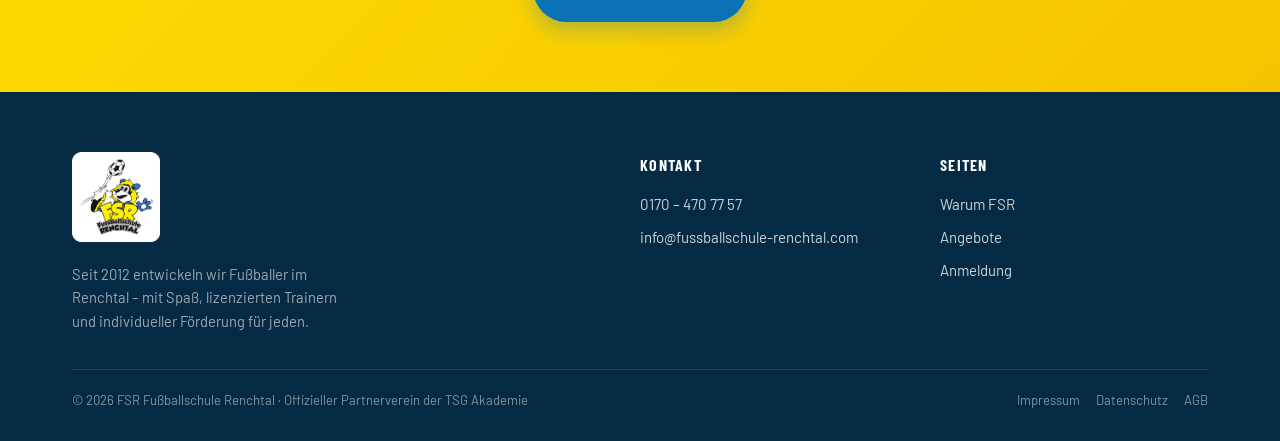
==== commit fed4157e: "Add files via upload" ====
--- a/index.html
+++ b/index.html
@@ -3,228 +3,284 @@
 <head>
 <meta charset="UTF-8">
 <meta name="viewport" content="width=device-width, initial-scale=1.0">
-<title>Fußballschule Renchtal | Wir machen aus Talenten bessere Fußballer</title>
-<meta name="description" content="FSR – Fußballschule Renchtal: Feriencamps, Talent-Training und Individualtraining mit lizenzierten Trainern. Seit 2012 entwickeln wir jedes Kind individuell.">
+<title>FSR Fußballschule Renchtal – Spaß & Leistung seit 2012</title>
+<meta name="description" content="Feriencamps, Talent-Training und Individualtraining im Renchtal. Seit 2012. Lizenzierte Trainer. Jeder wird entwickelt.">
 <link rel="preconnect" href="https://fonts.googleapis.com">
 <link rel="preconnect" href="https://fonts.gstatic.com" crossorigin>
-<link href="https://fonts.googleapis.com/css2?family=Barlow+Condensed:wght@700;800&family=Barlow:wght@400;500;600;700&display=swap" rel="stylesheet">
-<link rel="stylesheet" href="css/styles.css">
+<link href="https://fonts.googleapis.com/css2?family=Barlow+Condensed:wght@600;700;800&family=Barlow:wght@400;500;600;700&display=swap" rel="stylesheet">
+<style>
+:root{--blue:#0B72B5;--deep:#073B5E;--ink:#052A44;--yel:#FFDD00;--yeld:#F5C400;--txt:#1A2530;--grey:#5A6B78;--line:#E4EBF0;--wash:#F4F8FB;--r:18px;--sh:0 12px 34px rgba(7,59,94,.12);--shl:0 26px 60px rgba(7,59,94,.2)}
+*{margin:0;padding:0;box-sizing:border-box}html{scroll-behavior:smooth}
+body{font-family:'Barlow',system-ui,sans-serif;color:var(--txt);background:#fff;line-height:1.6;-webkit-font-smoothing:antialiased;overflow-x:hidden}
+h1,h2,h3{font-family:'Barlow Condensed',sans-serif;font-weight:800;line-height:.98;text-transform:uppercase;letter-spacing:.01em}
+.wrap{max-width:1180px;margin:0 auto;padding:0 22px}
+.eyebrow{font-family:'Barlow Condensed';font-weight:700;text-transform:uppercase;letter-spacing:.22em;font-size:.82rem;color:var(--blue)}
+a{color:inherit;text-decoration:none}
+.btn{display:inline-flex;align-items:center;gap:.5em;font-family:'Barlow Condensed';font-weight:700;text-transform:uppercase;letter-spacing:.04em;font-size:1.05rem;padding:15px 30px;border-radius:100px;cursor:pointer;border:2px solid transparent;transition:.2s}
+.btn-y{background:var(--yel);color:var(--ink);box-shadow:0 8px 20px rgba(245,196,0,.35)}
+.btn-y:hover{transform:translateY(-2px);box-shadow:0 12px 28px rgba(245,196,0,.5)}
+.btn-g{background:transparent;color:#fff;border-color:rgba(255,255,255,.55)}
+.btn-g:hover{background:rgba(255,255,255,.12);border-color:#fff}
+.btn-b{background:var(--blue);color:#fff;box-shadow:0 8px 20px rgba(11,114,181,.3)}
+.btn-b:hover{transform:translateY(-2px);box-shadow:0 12px 26px rgba(11,114,181,.45)}
+/* Header */
+header{position:sticky;top:0;z-index:60;background:rgba(255,255,255,.93);backdrop-filter:blur(12px);border-bottom:1px solid var(--line)}
+.nav{display:flex;align-items:center;justify-content:space-between;height:70px}
+.brand{display:flex;align-items:center;gap:10px}
+.brand img{height:46px;width:auto}
+.brand span{font-family:'Barlow Condensed';font-weight:800;font-size:1.25rem;color:var(--ink);text-transform:uppercase;line-height:.95}
+.brand small{display:block;font-family:'Barlow';font-weight:600;font-size:.6rem;letter-spacing:.16em;color:var(--grey)}
+.menu{display:none;gap:26px;align-items:center}
+.menu a{font-family:'Barlow Condensed';font-weight:600;text-transform:uppercase;letter-spacing:.06em;font-size:1rem;color:var(--ink);transition:color .15s}
+.menu a:hover{color:var(--blue)}
+.nav-cta{display:none}
+.burger{display:flex;flex-direction:column;gap:5px;background:none;border:0;cursor:pointer;padding:8px}
+.burger span{width:26px;height:3px;background:var(--ink);border-radius:3px;transition:.25s}
+.burger.open span:nth-child(1){transform:translateY(8px) rotate(45deg)}
+.burger.open span:nth-child(2){opacity:0}
+.burger.open span:nth-child(3){transform:translateY(-8px) rotate(-45deg)}
+.mmenu{display:none;flex-direction:column;background:#fff;border-bottom:1px solid var(--line);padding:8px 22px 20px}
+.mmenu.show{display:flex}
+.mmenu a{padding:13px 0;border-bottom:1px solid var(--line);font-family:'Barlow Condensed';font-weight:600;text-transform:uppercase;letter-spacing:.05em;font-size:1.1rem;color:var(--ink)}
+.mmenu .btn{margin-top:16px;justify-content:center}
+@media(min-width:960px){.menu{display:flex}.nav-cta{display:inline-flex}.burger{display:none}}
+/* Hero */
+.hero{position:relative;background:radial-gradient(120% 90% at 85% 8%,#1287cf 0%,transparent 55%),radial-gradient(110% 130% at 0% 100%,#0a5f98 0%,transparent 60%),linear-gradient(160deg,var(--blue) 0%,var(--deep) 100%);color:#fff;padding:78px 0 150px;overflow:hidden}
+.hero .wrap{position:relative;z-index:3}
+.hero .eyebrow{color:var(--yel)}
+.hero h1{font-size:clamp(2.8rem,10vw,5.4rem);margin:.32em 0 .3em;max-width:13ch}
+.hero h1 em{color:var(--yel);font-style:normal}
+.hero p.lead{font-size:clamp(1.05rem,4vw,1.3rem);max-width:50ch;color:rgba(255,255,255,.92);font-weight:500}
+.hero-cta{display:flex;flex-wrap:wrap;gap:14px;margin-top:32px}
+.hero-note{margin-top:22px;font-size:.9rem;color:rgba(255,255,255,.72)}
+.hero-note b{color:var(--yel)}
+.fx{position:absolute;inset:0;z-index:1;pointer-events:none;overflow:hidden}
+.lion{position:absolute;right:-50px;bottom:-36px;width:min(44%,430px);filter:drop-shadow(0 22px 44px rgba(0,0,0,.4));animation:breath 5s ease-in-out infinite;transform-origin:bottom right}
+.ball{position:absolute;right:36%;top:16%;width:clamp(64px,10vw,120px);filter:drop-shadow(0 12px 20px rgba(0,0,0,.35));animation:fly 5.5s ease-in-out infinite}
+.st{position:absolute;height:4px;border-radius:4px;background:linear-gradient(90deg,transparent,rgba(255,221,0,.85))}
+.s1{right:41%;top:26%;width:200px;transform:rotate(26deg);animation:zip 5.5s ease-in-out infinite}
+.s2{right:43%;top:31%;width:140px;opacity:.6;transform:rotate(26deg);animation:zip 5.5s ease-in-out infinite .18s}
+.s3{right:40%;top:22%;width:110px;opacity:.4;transform:rotate(26deg);animation:zip 5.5s ease-in-out infinite .34s}
+@keyframes fly{0%,100%{transform:translate(0,0) rotate(0)}50%{transform:translate(-16px,-20px) rotate(-14deg)}}
+@keyframes breath{0%,100%{transform:scale(1)}50%{transform:scale(1.02)}}
+@keyframes zip{0%,100%{opacity:0;transform:translateX(24px) rotate(26deg)}50%{opacity:1;transform:translateX(0) rotate(26deg)}}
+@media(max-width:760px){.lion{width:60%;right:-36px;bottom:-24px;opacity:.55}.ball{right:6%;top:6%;width:76px}.st{display:none}}
+.hero::after{content:"";position:absolute;left:0;right:0;bottom:-1px;height:64px;background:#fff;clip-path:polygon(0 100%,100% 0,100% 100%);z-index:2}
+/* Ticker */
+.ticker{background:var(--ink);color:#fff;overflow:hidden;padding:13px 0;border-bottom:4px solid var(--yel)}
+.tk{display:flex;gap:48px;white-space:nowrap;animation:scroll 26s linear infinite;font-family:'Barlow Condensed';font-weight:700;text-transform:uppercase;letter-spacing:.14em;font-size:1rem}
+.tk span{display:flex;align-items:center;gap:14px}
+.tk i{width:8px;height:8px;border-radius:50%;background:var(--yel);flex:none}
+@keyframes scroll{to{transform:translateX(-50%)}}
+/* Sections */
+section{padding:70px 0}
+.shead{max-width:62ch;margin-bottom:38px}
+.shead h2{font-size:clamp(2rem,7vw,3.2rem);color:var(--ink);margin:.22em 0 .35em}
+.shead p{color:var(--grey);font-size:1.05rem}
+/* Warum */
+.wgrid{display:grid;grid-template-columns:1fr;gap:18px}
+@media(min-width:640px){.wgrid{grid-template-columns:1fr 1fr}}
+@media(min-width:980px){.wgrid{grid-template-columns:repeat(4,1fr)}}
+.wcard{background:var(--wash);border:1px solid var(--line);border-radius:var(--r);padding:26px 22px;transition:.22s;position:relative;overflow:hidden}
+.wcard:hover{transform:translateY(-6px);box-shadow:var(--shl);border-color:transparent}
+.wcard .num{position:absolute;top:-14px;right:6px;font-family:'Barlow Condensed';font-weight:800;font-size:5.2rem;color:rgba(11,114,181,.07);line-height:1}
+.wcard .ic{width:52px;height:52px;border-radius:14px;background:var(--blue);color:var(--yel);display:grid;place-items:center;margin-bottom:16px;font-family:'Barlow Condensed';font-weight:800;font-size:1.4rem}
+.wcard h3{font-size:1.4rem;color:var(--ink);margin-bottom:8px}
+.wcard p{color:var(--grey);font-size:.95rem}
+/* Angebote */
+.angebote{background:var(--wash)}
+.cards{display:grid;grid-template-columns:1fr;gap:20px}
+@media(min-width:760px){.cards{grid-template-columns:repeat(3,1fr)}}
+.card{background:#fff;border:1px solid var(--line);border-radius:var(--r);overflow:hidden;display:flex;flex-direction:column;transition:.22s}
+.card:hover{transform:translateY(-6px);box-shadow:var(--shl);border-color:transparent}
+.ph{aspect-ratio:16/11;position:relative;display:grid;place-items:center;color:rgba(255,255,255,.85);background:linear-gradient(135deg,var(--blue),var(--deep))}
+.ph.a{background:linear-gradient(135deg,#12A0E6,var(--blue))}
+.ph.b{background:linear-gradient(135deg,var(--deep),var(--ink))}
+.ph span{font-size:.76rem;font-weight:600;letter-spacing:.08em;text-transform:uppercase;border:1px dashed rgba(255,255,255,.4);padding:6px 12px;border-radius:8px}
+.tag{position:absolute;top:14px;left:14px;background:var(--yel);color:var(--ink);font-family:'Barlow Condensed';font-weight:700;text-transform:uppercase;letter-spacing:.06em;font-size:.72rem;padding:4px 10px;border-radius:100px}
+.cbody{padding:24px;display:flex;flex-direction:column;flex:1}
+.cbody h3{font-size:1.5rem;color:var(--ink);margin-bottom:10px}
+.cbody p{color:var(--grey);font-size:.96rem;flex:1}
+.cbody .btn{margin-top:18px;align-self:flex-start;font-size:.95rem;padding:12px 24px}
+/* Das sind wir */
+.about{display:grid;grid-template-columns:1fr;gap:34px;align-items:center}
+@media(min-width:860px){.about{grid-template-columns:1fr 1fr}}
+.aph{aspect-ratio:4/3;border-radius:var(--r);background:linear-gradient(135deg,var(--wash),#E8F1F7);border:2px dashed var(--line);display:grid;place-items:center;color:var(--grey);font-weight:600;font-size:.9rem;letter-spacing:.06em;text-transform:uppercase}
+.about h2{font-size:clamp(2rem,6vw,3rem);color:var(--ink);margin:.2em 0 .4em}
+.about p{color:var(--grey);margin-bottom:14px}
+.about .btn{margin-top:10px}
+/* CTA */
+.band{background:linear-gradient(135deg,var(--yel),var(--yeld));color:var(--ink);text-align:center;position:relative;overflow:hidden}
+.band h2{font-size:clamp(2.1rem,7vw,3.4rem);margin-bottom:14px}
+.band p{font-size:1.1rem;max-width:44ch;margin:0 auto 28px;font-weight:500}
+/* Footer */
+footer{background:var(--ink);color:rgba(255,255,255,.8);padding:60px 0 30px}
+.fgrid{display:grid;grid-template-columns:1fr;gap:32px}
+@media(min-width:780px){.fgrid{grid-template-columns:2fr 1fr 1fr}}
+.fbrand img{height:90px;width:auto;margin-bottom:14px}
+.fbrand p{font-size:.92rem;max-width:36ch;color:rgba(255,255,255,.6)}
+footer h5{font-family:'Barlow Condensed';font-weight:700;text-transform:uppercase;letter-spacing:.08em;color:#fff;font-size:1rem;margin-bottom:14px}
+footer ul{list-style:none}footer li{margin-bottom:9px;font-size:.94rem}
+footer a:hover{color:var(--yel)}
+.fbot{border-top:1px solid rgba(255,255,255,.12);margin-top:36px;padding-top:20px;font-size:.82rem;color:rgba(255,255,255,.5);display:flex;flex-wrap:wrap;gap:8px 20px;justify-content:space-between}
+.fbot nav{display:flex;gap:16px}
+.reveal{opacity:0;transform:translateY(24px);transition:opacity .6s,transform .6s}
+.reveal.in{opacity:1;transform:none}
+@media(prefers-reduced-motion:reduce){.reveal{opacity:1;transform:none}.ball,.lion,.st,.tk{animation:none}}
+</style>
 </head>
 <body>
 
-<!-- ================= HEADER ================= -->
-<header class="site-header" id="site-header">
-  <div class="container header-inner">
-    <a href="#top" class="logo" aria-label="FSR Fußballschule Renchtal - Startseite">
-      <img src="fsr-logo.png" alt="FSR Fußballschule Renchtal Logo" class="logo-mark">
-      <span class="logo-text">Fußballschule<br>Renchtal</span>
+<header>
+  <div class="wrap nav">
+    <a href="index.html" class="brand">
+      <img src="fsr-logo.png" alt="FSR Logo" onerror="this.style.display='none'">
+      <span>Fußballschule<small>Renchtal</small></span>
     </a>
-
-    <nav class="main-nav" id="main-nav">
-      <ul>
-        <li><a href="#warum-fsr">Warum FSR</a></li>
-        <li><a href="#angebote">Angebote</a></li>
-        <li><a href="#camps">Camps</a></li>
-        <li><a href="#das-sind-wir">Das sind wir</a></li>
-        <li><a href="anmeldung.html">Anmeldung</a></li>
-        <li><a href="#kontakt">Kontakt</a></li>
-      </ul>
+    <nav class="menu">
+      <a href="#warum">Warum FSR</a>
+      <a href="#angebote">Angebote</a>
+      <a href="#wir">Das sind wir</a>
+      <a href="#kontakt">Kontakt</a>
     </nav>
-
-    <div class="header-actions">
-      <a href="anmeldung.html" class="btn btn-yellow btn-small">Camp buchen</a>
-      <button class="burger" id="burger" aria-label="Menü öffnen" aria-expanded="false" aria-controls="mobile-nav">
-        <span></span><span></span><span></span>
-      </button>
-    </div>
-  </div>
-
-  <!-- Mobile nav -->
-  <nav class="mobile-nav" id="mobile-nav">
-    <ul>
-      <li><a href="#warum-fsr">Warum FSR</a></li>
-      <li><a href="#angebote">Angebote</a></li>
-      <li><a href="#camps">Camps</a></li>
-      <li><a href="#das-sind-wir">Das sind wir</a></li>
-      <li><a href="anmeldung.html">Anmeldung</a></li>
-      <li><a href="#kontakt">Kontakt</a></li>
-      <li><a href="anmeldung.html" class="btn btn-yellow">Camp buchen</a></li>
-    </ul>
-  </nav>
+    <a href="anmeldung.html" class="btn btn-y nav-cta">Jetzt anmelden</a>
+    <button class="burger" id="bg" aria-label="Menü"><span></span><span></span><span></span></button>
+  </div>
+  <div class="mmenu" id="mm">
+    <a href="#warum">Warum FSR</a>
+    <a href="#angebote">Angebote</a>
+    <a href="#wir">Das sind wir</a>
+    <a href="#kontakt">Kontakt</a>
+    <a href="anmeldung.html" class="btn btn-y">Jetzt anmelden</a>
+  </div>
 </header>
 
-<main id="top">
-
-  <!-- ================= HERO ================= -->
-  <section class="hero">
-    <div class="hero-stripes" aria-hidden="true">
-      <span></span><span></span><span></span><span></span><span></span>
-    </div>
-    <div class="hero-kick-scene" aria-hidden="true">
-      <span class="hero-streak hero-streak-1"></span>
-      <span class="hero-streak hero-streak-2"></span>
-      <span class="hero-streak hero-streak-3"></span>
-      <img src="fsr-ball.png" alt="" class="hero-ball">
-      <img src="fsr-loewe.png" alt="" class="hero-lion">
-    </div>
-    <div class="container hero-inner">
-      <p class="eyebrow reveal">FSR · Fußballschule Renchtal</p>
-      <h1 class="hero-title reveal">Wir machen aus <span class="text-yellow">Talenten</span> bessere Fußballer.</h1>
-      <p class="hero-subtitle reveal">Seit 2012 · lizenzierte Trainer · Spaß und echte Leistungssteigerung –
-        bei uns wird jedes Kind individuell entwickelt.</p>
-      <div class="hero-buttons reveal">
-        <a href="#warum-fsr" class="btn btn-yellow btn-large">Warum FSR?</a>
-        <a href="#angebote" class="btn btn-outline btn-large">Unsere Angebote</a>
-      </div>
-    </div>
-  </section>
-
-  <!-- ================= WARUM FSR ================= -->
-  <section class="warum-fsr" id="warum-fsr">
-    <div class="container">
-      <p class="section-eyebrow reveal">Warum FSR</p>
-      <h2 class="section-title reveal">Darum kommst du zu uns</h2>
-
-      <div class="warum-grid">
-        <div class="warum-card reveal">
-          <div class="warum-icon">⚽</div>
-          <h3>Spaß &amp; Leistung</h3>
-          <p>Wir verbinden echte Trainingsqualität mit jeder Menge Spaß am Ball.</p>
-        </div>
-        <div class="warum-card reveal">
-          <div class="warum-icon">📅</div>
-          <h3>Seit 2012</h3>
-          <p>Über ein Jahrzehnt Erfahrung in der Ausbildung junger Fußballtalente.</p>
-        </div>
-        <div class="warum-card reveal">
-          <div class="warum-icon">🎓</div>
-          <h3>Lizenzierte Trainer</h3>
-          <p>Unser Trainerteam ist lizenziert und bildet sich stetig weiter.</p>
-        </div>
-        <div class="warum-card reveal">
-          <div class="warum-icon">📈</div>
-          <h3>Jeder wird entwickelt</h3>
-          <p>Individuelle Förderung für jedes Kind – auf seinem eigenen Level.</p>
-        </div>
-      </div>
-    </div>
-  </section>
-
-  <!-- ================= ANGEBOTE ================= -->
-  <section class="angebote" id="angebote">
-    <div class="container">
-      <p class="section-eyebrow reveal">Unsere Angebote</p>
-      <h2 class="section-title reveal">Für jedes Kind das passende Training</h2>
-
-      <div class="card-grid">
-        <article class="card reveal" id="camps">
-          <div class="card-photo" data-label="Feriencamp">
-            <svg viewBox="0 0 24 24"><path d="M12 2 2 8.5 12 15l10-6.5L12 2Zm0 8-8-5v9l8 5 8-5v-9l-8 5Z"/></svg>
-          </div>
-          <div class="card-body">
-            <h3>Feriencamps</h3>
-            <p>3 Tage geballter Fußballspaß in den Ferien – Training, Turniere und Action für Kids von 6 bis 15 Jahren.</p>
-            <a href="anmeldung.html" class="btn btn-blue">Camp entdecken</a>
-          </div>
-        </article>
-
-        <article class="card reveal" id="talenttraining">
-          <div class="card-photo" data-label="Talent-Training">
-            <svg viewBox="0 0 24 24"><path d="M12 2 1 21h22L12 2Zm0 4.5 6.9 12H5.1L12 6.5Z"/></svg>
-          </div>
-          <div class="card-body">
-            <h3>Talent-Training</h3>
-            <p>Wöchentliches Training in der Gruppe für ambitionierte Nachwuchskicker mit Fokus auf Technik, Taktik und Persönlichkeit.</p>
-            <a href="anmeldung.html" class="btn btn-blue">Jetzt informieren</a>
-          </div>
-        </article>
-
-        <article class="card reveal">
-          <div class="card-photo" data-label="Individualtraining">
-            <svg viewBox="0 0 24 24"><path d="M12 1 3 5v6c0 5.55 3.84 10.74 9 12 5.16-1.26 9-6.45 9-12V5l-9-4Z"/></svg>
-          </div>
-          <div class="card-body">
-            <h3>Individualtraining</h3>
-            <p>1:1 oder in der Kleingruppe mit max. 4 Kindern – maximale Aufmerksamkeit für die individuelle Entwicklung.</p>
-            <a href="anmeldung.html" class="btn btn-blue">Mehr erfahren</a>
-          </div>
-        </article>
-      </div>
-    </div>
-  </section>
-
-  <!-- ================= DAS SIND WIR ================= -->
-  <section class="das-sind-wir" id="das-sind-wir">
-    <div class="container dsw-grid">
-      <div class="dsw-photo reveal">
-        <span>Foto: Geschäftsführung</span>
-      </div>
-      <div class="dsw-content reveal">
-        <p class="section-eyebrow dsw-eyebrow">Die Köpfe hinter der FSR</p>
-        <h2 class="dsw-title">Das sind wir</h2>
-        <p>Seit 2012 leiten wir die Fußballschule Renchtal mit Herzblut und dem Ziel, jedem Kind echte
-          fußballerische und persönliche Entwicklung zu ermöglichen. Was als kleine Idee begann, ist heute
-          eine feste Größe im Renchtal.</p>
-        <p>Wir sind selbst fußballverrückt, kennen jedes Kind persönlich und begleiten seine Entwicklung mit
-          viel Geduld, Erfahrung und einem offenen Ohr. Für uns zählt nicht nur das Talent auf dem Platz,
-          sondern der Mensch dahinter.</p>
-        <a href="anmeldung.html" class="btn btn-blue btn-large">Kontakt aufnehmen</a>
-      </div>
-    </div>
-  </section>
-
-  <!-- ================= CTA BAND ================= -->
-  <section class="cta-band" id="buchen">
-    <div class="container cta-inner reveal">
-      <h2>Bereit, besser zu werden?</h2>
-      <p>Vereinbare jetzt dein Erstgespräch und starte deine Entwicklung mit FSR.</p>
-      <a href="anmeldung.html" class="btn btn-blue btn-large">Jetzt starten</a>
-    </div>
-  </section>
-
-</main>
-
-<!-- ================= FOOTER ================= -->
-<footer class="site-footer" id="kontakt">
-  <div class="container footer-grid">
-    <div class="footer-brand">
-      <img src="fsr-logo.png" alt="FSR Fußballschule Renchtal Logo" class="footer-logo">
-      <p>Fußballschule Renchtal – Fußball erleben, besser werden, Freunde finden.</p>
-    </div>
-
-    <div class="footer-col">
-      <h3>Kontakt</h3>
-      <ul>
-        <li><a href="tel:+491704707757">📞 0170&nbsp;470&nbsp;77&nbsp;57</a></li>
-        <li><a href="mailto:info@fussballschule-renchtal.com">✉️ info@fussballschule-renchtal.com</a></li>
-      </ul>
-    </div>
-
-    <div class="footer-col">
-      <h3>Seiten</h3>
-      <ul>
-        <li><a href="#warum-fsr">Warum FSR</a></li>
-        <li><a href="#angebote">Angebote</a></li>
-        <li><a href="#camps">Camps</a></li>
-        <li><a href="#das-sind-wir">Das sind wir</a></li>
-        <li><a href="anmeldung.html">Anmeldung</a></li>
-      </ul>
-    </div>
-
-    <div class="footer-col">
-      <h3>Rechtliches</h3>
-      <ul>
-        <li><a href="impressum.html">Impressum</a></li>
-        <li><a href="datenschutz.html">Datenschutz</a></li>
-        <li><a href="agb.html">AGB</a></li>
-      </ul>
-    </div>
-  </div>
-  <div class="footer-bottom">
-    <p>&copy; 2026 Fußballschule Renchtal. Alle Rechte vorbehalten.</p>
+<section class="hero">
+  <div class="fx" aria-hidden="true">
+    <span class="st s1"></span><span class="st s2"></span><span class="st s3"></span>
+    <img class="ball" src="fsr-ball.png" alt="" onerror="this.style.display='none'">
+    <img class="lion" src="fsr-loewe.png" alt="" onerror="this.style.display='none'">
+  </div>
+  <div class="wrap">
+    <p class="eyebrow">FSR · Deine Fußballschule im Renchtal</p>
+    <h1>Wir machen aus <em>Talenten</em> bessere Fußballer.</h1>
+    <p class="lead">Seit 2012 fördern wir Kinder und Jugendliche mit lizenzierten Trainern – mit ganz viel Spaß und echter Leistungssteigerung. Bei uns wird jeder gesehen und individuell entwickelt.</p>
+    <div class="hero-cta">
+      <a href="anmeldung.html" class="btn btn-y">Jetzt anmelden ›</a>
+      <a href="#angebote" class="btn btn-g">Unsere Angebote</a>
+    </div>
+    <p class="hero-note"><b>★</b> Offizieller Partnerverein der TSG Akademie</p>
+  </div>
+</section>
+
+<div class="ticker" aria-hidden="true">
+  <div class="tk">
+    <span><i></i>Spaß & Leistung</span><span><i></i>Seit 2012</span><span><i></i>Lizenzierte Trainer</span><span><i></i>Jeder wird entwickelt</span><span><i></i>Camps · Talent-Training · Individualtraining</span>
+    <span><i></i>Spaß & Leistung</span><span><i></i>Seit 2012</span><span><i></i>Lizenzierte Trainer</span><span><i></i>Jeder wird entwickelt</span><span><i></i>Camps · Talent-Training · Individualtraining</span>
+  </div>
+</div>
+
+<section id="warum">
+  <div class="wrap">
+    <div class="shead reveal">
+      <p class="eyebrow">Warum FSR</p>
+      <h2>Darum kommst du zu uns</h2>
+      <p>Wir verbinden, was zusammengehört: die Freude am Spiel und echte fußballerische Entwicklung.</p>
+    </div>
+    <div class="wgrid">
+      <div class="wcard reveal"><span class="num">01</span><div class="ic">⚽</div><h3>Spaß & Leistung</h3><p>Bei uns wird gelacht und trainiert. Wer Freude hat, lernt schneller – und wird nebenbei richtig gut.</p></div>
+      <div class="wcard reveal"><span class="num">02</span><div class="ic">12</div><h3>Seit 2012</h3><p>Über zehn Jahre Erfahrung in der Talentförderung im Renchtal – wir wissen, worauf es ankommt.</p></div>
+      <div class="wcard reveal"><span class="num">03</span><div class="ic">★</div><h3>Lizenzierte Trainer</h3><p>Unser Team ist fußballverrückt und geschult – motivierend, kompetent, immer mit neuen Ideen.</p></div>
+      <div class="wcard reveal"><span class="num">04</span><div class="ic">✓</div><h3>Jeder wird entwickelt</h3><p>Egal auf welchem Level du startest: Du bekommst das Training, das dich wirklich weiterbringt.</p></div>
+    </div>
+  </div>
+</section>
+
+<section class="angebote" id="angebote">
+  <div class="wrap">
+    <div class="shead reveal">
+      <p class="eyebrow">Unsere Angebote</p>
+      <h2>So trainierst du bei uns</h2>
+      <p>Drei Wege zu deiner Weiterentwicklung – vom actionreichen Feriencamp bis zur intensiven Einzelförderung.</p>
+    </div>
+    <div class="cards">
+      <div class="card reveal">
+        <div class="ph"><span class="tag">Beliebt</span><span>Foto: Feriencamp</span></div>
+        <div class="cbody"><h3>Feriencamps</h3><p>3 Tage Fußball pur in den Ferien: Training, tägliche Turniere, Käfig-Action und jede Menge Spaß – inklusive Equipment und Verpflegung.</p><a href="anmeldung.html" class="btn btn-b">Zum Camp anmelden ›</a></div>
+      </div>
+      <div class="card reveal">
+        <div class="ph a"><span>Foto: Talent-Training</span></div>
+        <div class="cbody"><h3>Talent-Training</h3><p>Wöchentliche Förderung in der Gruppe: Dribbling, Finten, Beidfüßigkeit, Koordination und Taktik – Woche für Woche besser.</p><a href="anmeldung.html" class="btn btn-b">Jetzt anmelden ›</a></div>
+      </div>
+      <div class="card reveal">
+        <div class="ph b"><span>Foto: Individualtraining</span></div>
+        <div class="cbody"><h3>Individualtraining</h3><p>Maximale Intensität: Einzeltraining (1:1) oder Kleingruppe (max. 4 Kinder) – gezielt an deinen Stärken und Schwächen.</p><a href="anmeldung.html" class="btn btn-b">Anfragen ›</a></div>
+      </div>
+    </div>
+  </div>
+</section>
+
+<section id="wir">
+  <div class="wrap about">
+    <div class="aph reveal">Foto: Geschäftsführung</div>
+    <div class="reveal">
+      <p class="eyebrow">Die Köpfe hinter der FSR</p>
+      <h2>Das sind wir</h2>
+      <p>Seit 2012 leiten wir die Fußballschule Renchtal mit Herzblut. Wir sind selbst fußballverrückt und stehen bei jedem Camp und Training persönlich auf dem Platz.</p>
+      <p>Unser Anspruch: Jedes Kind wird bei uns gesehen, gefördert und geht mit einem Lächeln nach Hause – und mit sichtbaren Fortschritten am Ball.</p>
+      <a href="anmeldung.html" class="btn btn-b">Kontakt aufnehmen ›</a>
+    </div>
+  </div>
+</section>
+
+<section class="band">
+  <div class="wrap">
+    <h2>Bereit, besser zu werden?</h2>
+    <p>Sichere dir jetzt deinen Platz – wir freuen uns auf dich!</p>
+    <a href="anmeldung.html" class="btn btn-b" style="font-size:1.15rem;padding:17px 36px">Jetzt anmelden ›</a>
+  </div>
+</section>
+
+<footer id="kontakt">
+  <div class="wrap">
+    <div class="fgrid">
+      <div class="fbrand">
+        <img src="fsr-logo.png" alt="FSR Logo" onerror="this.style.display='none'">
+        <p>Seit 2012 entwickeln wir Fußballer im Renchtal – mit Spaß, lizenzierten Trainern und individueller Förderung für jeden.</p>
+      </div>
+      <div>
+        <h5>Kontakt</h5>
+        <ul>
+          <li><a href="tel:01704707757">0170 – 470 77 57</a></li>
+          <li><a href="mailto:info@fussballschule-renchtal.com">info@fussballschule-renchtal.com</a></li>
+        </ul>
+      </div>
+      <div>
+        <h5>Seiten</h5>
+        <ul>
+          <li><a href="#warum">Warum FSR</a></li>
+          <li><a href="#angebote">Angebote</a></li>
+          <li><a href="anmeldung.html">Anmeldung</a></li>
+        </ul>
+      </div>
+    </div>
+    <div class="fbot">
+      <span>© 2026 FSR Fußballschule Renchtal · Offizieller Partnerverein der TSG Akademie</span>
+      <nav>
+        <a href="impressum.html">Impressum</a>
+        <a href="datenschutz.html">Datenschutz</a>
+        <a href="agb.html">AGB</a>
+      </nav>
+    </div>
   </div>
 </footer>
 
-<script src="js/main.js"></script>
+<script>
+const b=document.getElementById('bg'),m=document.getElementById('mm');
+b.addEventListener('click',()=>{b.classList.toggle('open');m.classList.toggle('show')});
+m.querySelectorAll('a').forEach(a=>a.addEventListener('click',()=>{b.classList.remove('open');m.classList.remove('show')}));
+const io=new IntersectionObserver(e=>{e.forEach(x=>{if(x.isIntersecting){x.target.classList.add('in');io.unobserve(x.target)}})},{threshold:.12});
+document.querySelectorAll('.reveal').forEach(el=>io.observe(el));
+</script>
 </body>
 </html>
